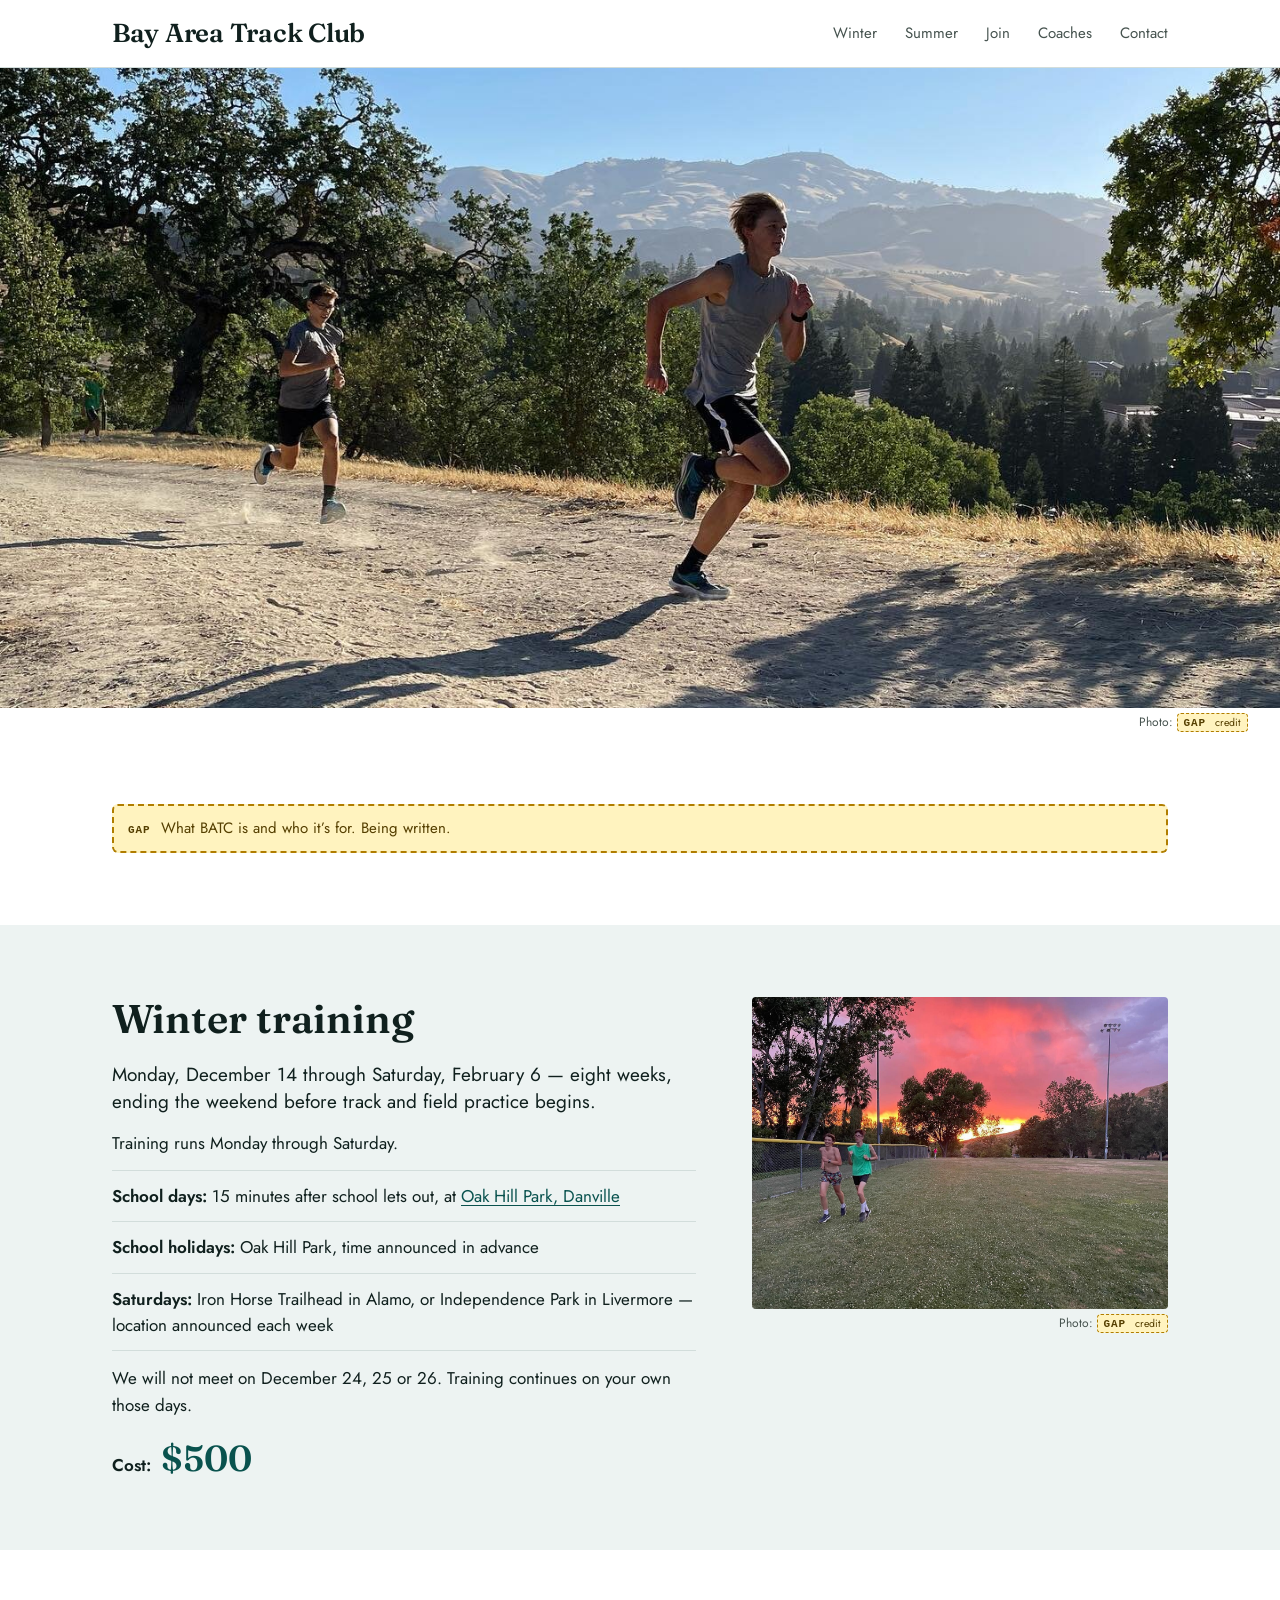
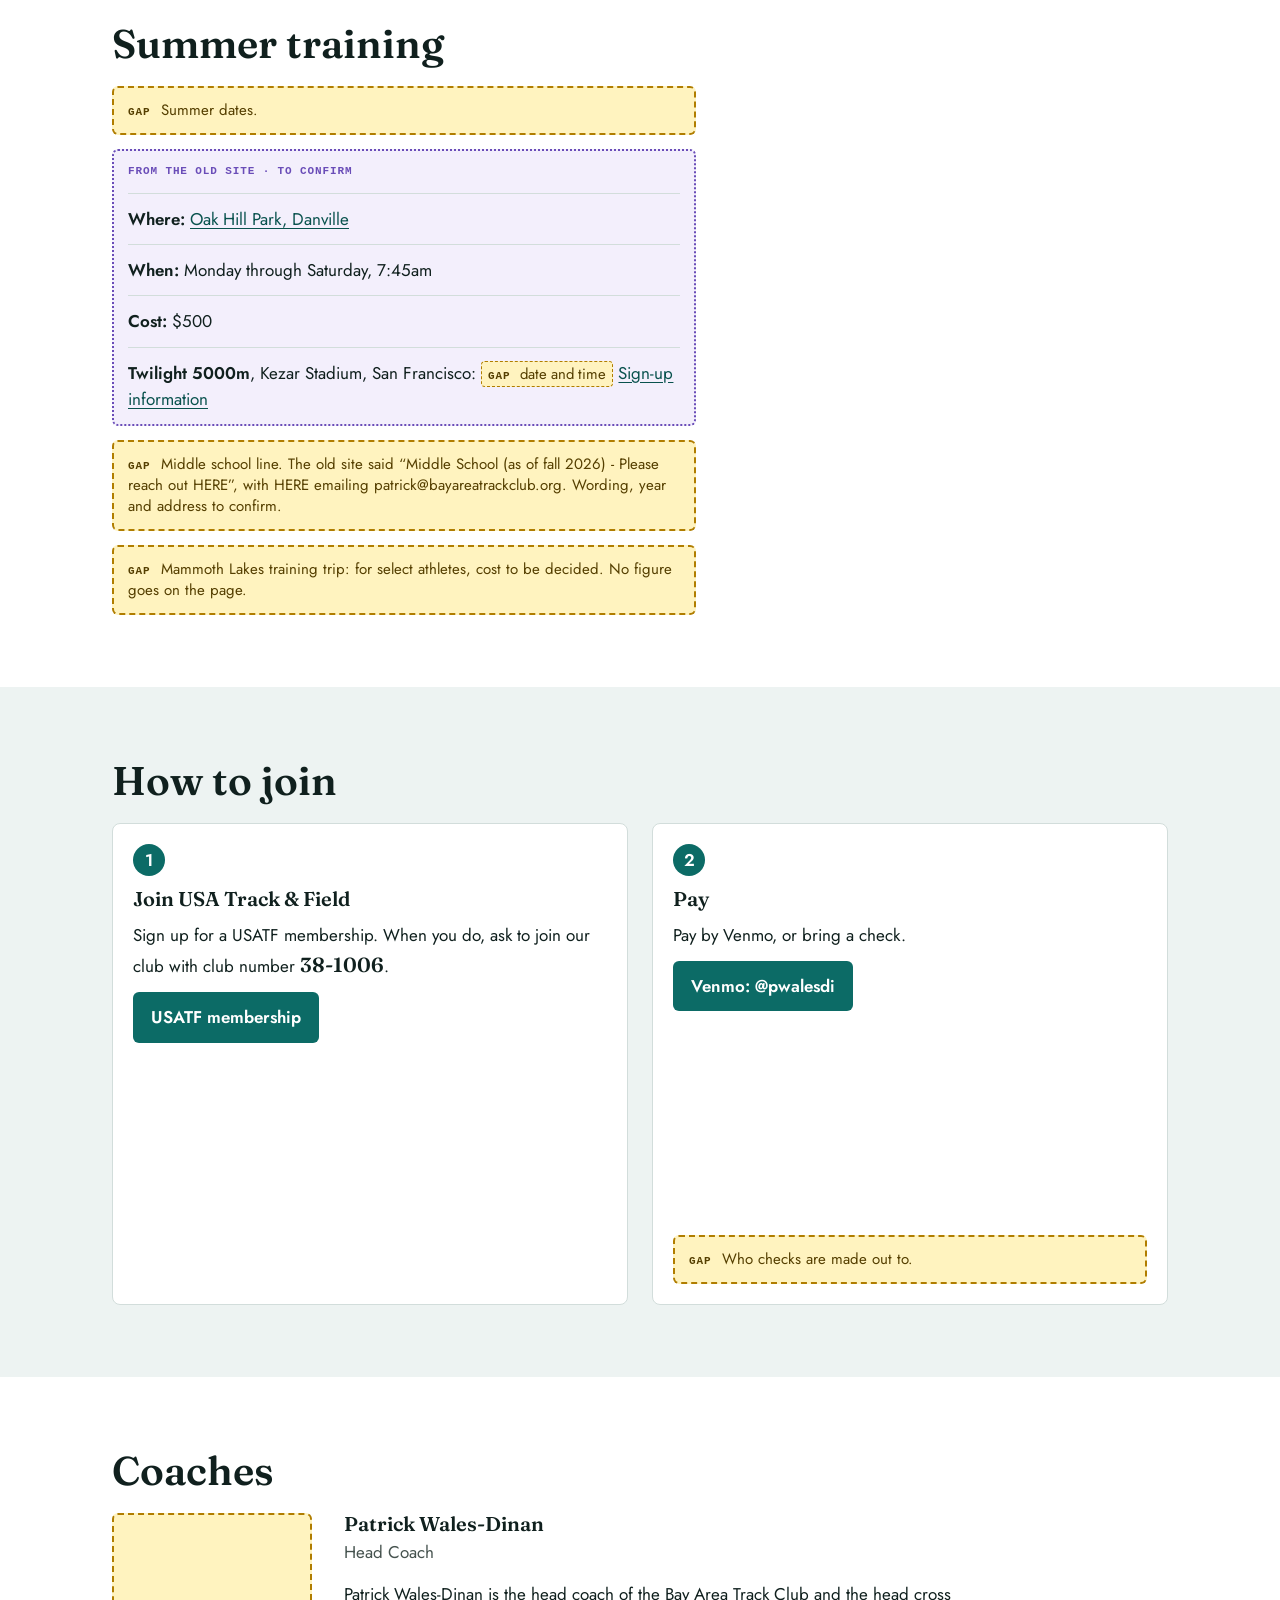
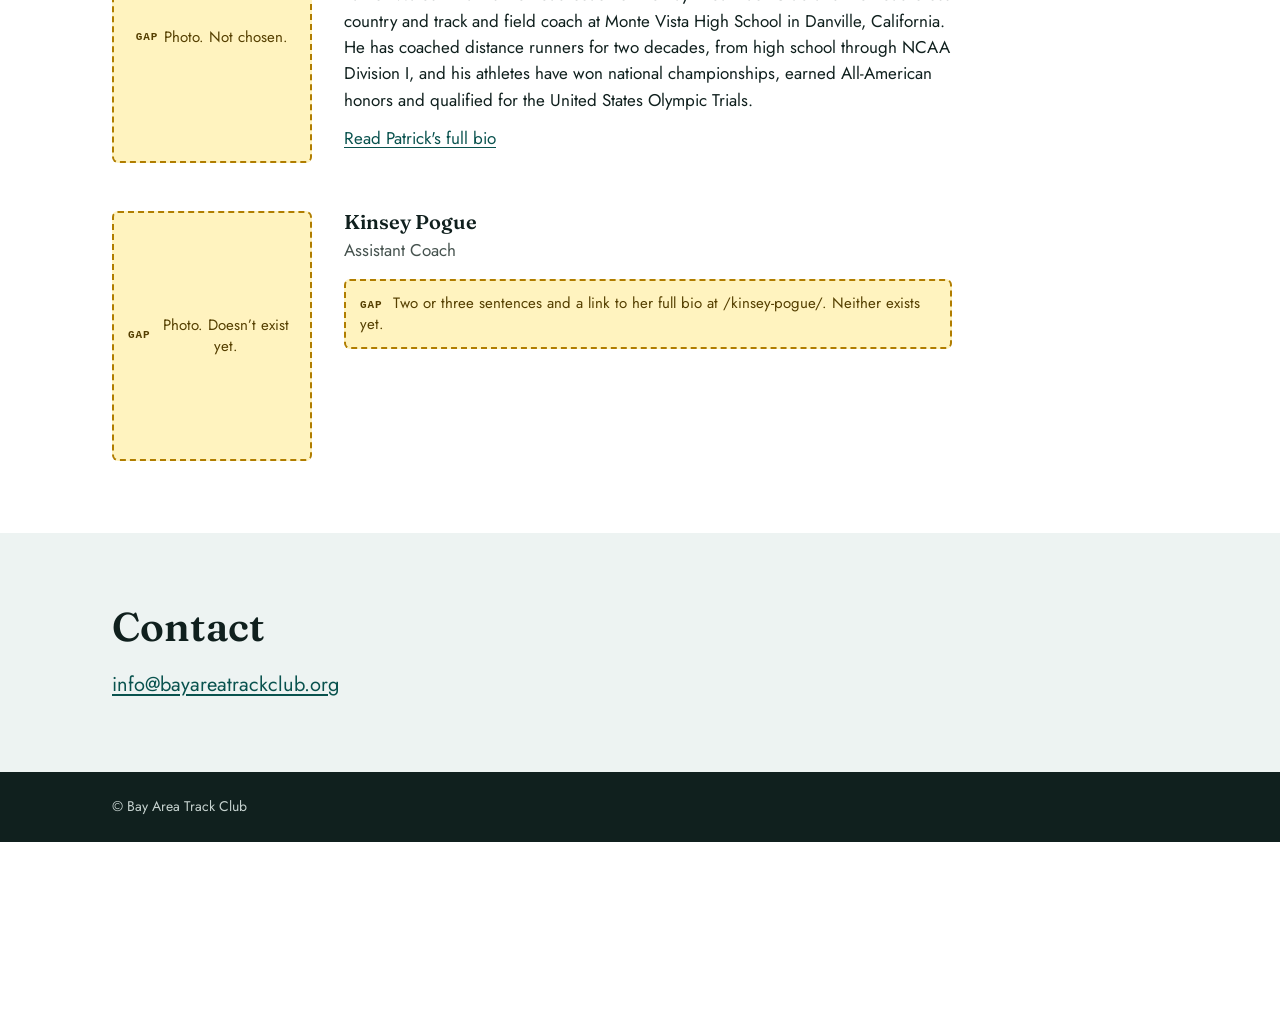
==== index.html @ cbddcdc3 "Bay Area Track Club site, first version Not live: no remote, and the domain still points at Squaresp" ====
<!doctype html>
<html lang="en">
<head>
<meta charset="utf-8">
<meta name="viewport" content="width=device-width, initial-scale=1">
<title>Bay Area Track Club</title>
<meta name="description" content="Winter and summer training for high school athletes in Danville, California, coached by Patrick Wales-Dinan. When it runs, what it costs and how to join.">
<link rel="canonical" href="https://www.bayareatrackclub.org/">
<!-- GAP: favicon. Not decided; the empty icon stops a /favicon.ico 404. -->
<link rel="icon" href="data:,">
<link rel="preload" href="/fonts/jost-latin-400-normal.woff2" as="font" type="font/woff2" crossorigin>
<link rel="preload" href="/fonts/fraunces-latin-600-normal.woff2" as="font" type="font/woff2" crossorigin>
<link rel="stylesheet" href="/style.css">
</head>
<body>

<header class="site-header">
  <div class="wrap header-inner">
    <h1 class="wordmark">Bay Area Track Club</h1>
    <nav class="nav" aria-label="Sections">
      <a href="/#winter">Winter</a>
      <a href="/#summer">Summer</a>
      <a href="/#join">Join</a>
      <a href="/#coaches">Coaches</a>
      <a href="/#contact">Contact</a>
    </nav>
  </div>
</header>

<main>

  <figure class="hero">
    <img src="/images/2021-07-hillside-run.jpg" width="1440" height="1440" alt="Two runners on a dirt path along an oak-covered hillside, with hills behind them">
    <figcaption class="credit">Photo: <span class="gap"><b class="gap-label">Gap</b> credit</span></figcaption>
  </figure>

  <section id="about" class="section">
    <div class="wrap">
      <p class="gap"><b class="gap-label">Gap</b> What BATC is and who it’s for. Being written.</p>
    </div>
  </section>

  <section id="winter" class="section band">
    <div class="wrap split">
      <div class="col-text">
        <h2>Winter training</h2>
        <p class="lede">Monday, December 14 through Saturday, February 6 — eight weeks, ending the weekend before track and field practice begins.</p>
        <p>Training runs Monday through Saturday.</p>
        <ul class="facts">
          <li><b>School days:</b> 15 minutes after school lets out, at <a href="https://www.google.com/maps/search/?api=1&amp;query=37.843143%2C-121.984186">Oak Hill Park, Danville</a></li>
          <li><b>School holidays:</b> Oak Hill Park, time announced in advance</li>
          <li><b>Saturdays:</b> Iron Horse Trailhead in Alamo, or Independence Park in Livermore — location announced each week</li>
        </ul>
        <p>We will not meet on December 24, 25 or 26. Training continues on your own those days.</p>
        <p class="cost"><b>Cost:</b> <span class="amount">$500</span></p>
      </div>
      <figure class="photo">
        <img src="/images/2022-06-sunset-workout.jpg" width="1440" height="1080" loading="lazy" alt="Two runners crossing a grass field under a pink and orange sunset sky">
        <figcaption class="credit">Photo: <span class="gap"><b class="gap-label">Gap</b> credit</span></figcaption>
      </figure>
    </div>
  </section>

  <section id="summer" class="section">
    <div class="wrap split">
      <div class="col-text">
        <h2>Summer training</h2>
        <p class="gap"><b class="gap-label">Gap</b> Summer dates.</p>
        <div class="confirm">
          <p class="confirm-label">From the old site · to confirm</p>
          <ul class="facts">
            <li><b>Where:</b> <a href="https://www.google.com/maps/search/?api=1&amp;query=37.843143%2C-121.984186">Oak Hill Park, Danville</a></li>
            <li><b>When:</b> Monday through Saturday, 7:45am</li>
            <li><b>Cost:</b> $500</li>
          </ul>
          <p><b>Twilight 5000m</b>, Kezar Stadium, San Francisco: <span class="gap"><b class="gap-label">Gap</b> date and time</span> <a href="https://runsignup.com/Race/CA/SanFrancisco/TrackNightSF">Sign-up information</a></p>
        </div>
        <p class="gap"><b class="gap-label">Gap</b> Middle school line. The old site said “Middle School (as of fall 2026) - Please reach out HERE”, with HERE emailing patrick@bayareatrackclub.org. Wording, year and address to confirm.</p>
        <p class="gap"><b class="gap-label">Gap</b> Mammoth Lakes training trip: for select athletes, cost to be decided. No figure goes on the page.</p>
      </div>
    </div>
  </section>

  <section id="join" class="section band">
    <div class="wrap">
      <h2>How to join</h2>
      <ol class="steps">
        <li>
          <h3>Join USA Track &amp; Field</h3>
          <p>Sign up for a USATF membership. When you do, ask to join our club with club number <strong class="club-no">38-1006</strong>.</p>
          <p><a class="btn" href="https://www.usatf.org/home/top-utility-nav-content/membership">USATF membership</a></p>
        </li>
        <li>
          <h3>Pay</h3>
          <p>Pay by Venmo, or bring a check.</p>
          <p><a class="btn" href="https://venmo.com/u/pwalesdi">Venmo: @pwalesdi</a></p>
          <!-- The QR shows only at 760px and wider. Phones match no <source> and get a 1-pixel inline GIF, so they never fetch the 670 KB PNG. -->
          <figure class="qr">
            <picture>
              <source media="(min-width:760px)" srcset="/images/venmo-qr.png" width="978" height="1863">
              <img src="[data-uri]" width="978" height="1863" alt="Venmo QR code for Patrick Wales-Dinan, @pwalesdi">
            </picture>
          </figure>
          <p class="gap"><b class="gap-label">Gap</b> Who checks are made out to.</p>
        </li>
      </ol>
    </div>
  </section>

  <section id="coaches" class="section">
    <div class="wrap">
      <h2>Coaches</h2>
      <div class="coaches">
        <article class="coach">
          <div class="coach-photo gap"><b class="gap-label">Gap</b> Photo. Not chosen.</div>
          <div class="coach-text">
            <h3>Patrick Wales-Dinan</h3>
            <p class="role">Head Coach</p>
            <p class="summary">Patrick Wales-Dinan is the head coach of the Bay Area Track Club and the head cross country and track and field coach at Monte Vista High School in Danville, California. He has coached distance runners for two decades, from high school through NCAA Division I, and his athletes have won national championships, earned All-American honors and qualified for the United States Olympic Trials.</p>
            <p class="more"><a href="/patrick-wales-dinan/">Read Patrick's full bio</a></p>
          </div>
        </article>
        <article class="coach">
          <div class="coach-photo gap"><b class="gap-label">Gap</b> Photo. Doesn’t exist yet.</div>
          <div class="coach-text">
            <h3>Kinsey Pogue</h3>
            <p class="role">Assistant Coach</p>
            <p class="gap"><b class="gap-label">Gap</b> Two or three sentences and a link to her full bio at /kinsey-pogue/. Neither exists yet.</p>
          </div>
        </article>
      </div>
    </div>
  </section>

  <section id="contact" class="section band">
    <div class="wrap">
      <h2>Contact</h2>
      <p class="contact-email"><a href="mailto:info@bayareatrackclub.org">info@bayareatrackclub.org</a></p>
    </div>
  </section>

</main>

<footer class="site-footer">
  <div class="wrap">
    <p>© Bay Area Track Club</p>
  </div>
</footer>

</body>
</html>
---- style.css ----
/* Bay Area Track Club — the only stylesheet. Phone layout first; wider layouts in min-width queries. */

/* Fonts: self-hosted latin subsets from @fontsource 5.3.0, SIL OFL 1.1 (licences in /fonts/). Only these three files exist: add a weight here before using it. */
@font-face{font-family:"Fraunces";src:url("/fonts/fraunces-latin-600-normal.woff2") format("woff2");font-weight:600;font-style:normal;font-display:swap}
@font-face{font-family:"Jost";src:url("/fonts/jost-latin-400-normal.woff2") format("woff2");font-weight:400;font-style:normal;font-display:swap}
@font-face{font-family:"Jost";src:url("/fonts/jost-latin-600-normal.woff2") format("woff2");font-weight:600;font-style:normal;font-display:swap}

:root{
  --paper:#ffffff;
  --wash:#EDF3F2;
  --line:#D2DDDB;
  --ink:#10201E;
  --ink-2:#46534F;
  --accent:#0C6B66;
  --accent-ink:#09524E;
  --on-accent:#ffffff;
  --footer-ink:#C6D2CF;

  /* Draft markers. Nothing goes live while any are on the page. */
  --gap-bg:#FFF3BF;
  --gap-line:#B07D00;
  --gap-ink:#553F00;
  --confirm-bg:#F3EFFC;
  --confirm-line:#6A4DB8;

  /* Fraunces for the wordmark, headings and figures; Jost for everything else. */
  --display:"Fraunces",Georgia,"Times New Roman",serif;
  --text:"Jost",system-ui,-apple-system,"Segoe UI",Roboto,"Helvetica Neue",Arial,sans-serif;
  --mono:ui-monospace,"SFMono-Regular",Menlo,monospace;

  --gutter:16px;
  --maxw:1120px;
  --measure:38rem;
  color-scheme:light;
}
@media (min-width:760px){:root{--gutter:32px}}

*,*::before,*::after{box-sizing:border-box}
html{-webkit-text-size-adjust:100%;scroll-behavior:smooth}
@media (prefers-reduced-motion:reduce){html{scroll-behavior:auto}}
body{margin:0;background:var(--paper);color:var(--ink);font-family:var(--text);font-size:17px;line-height:1.55}
img{display:block;max-width:100%;height:auto}
a{color:var(--accent-ink);text-underline-offset:.15em}
a:hover{color:var(--ink)}
a:focus-visible{outline:2px solid var(--accent);outline-offset:2px;border-radius:2px}
h1,h2,h3,h4{font-family:var(--display);font-weight:600;line-height:1.1;margin:0;text-wrap:balance}
b,strong{font-weight:600}
p,ul,ol,figure{margin:0}

.wrap{max-width:var(--maxw);margin:0 auto;padding:0 var(--gutter)}

/* Header */
.site-header{border-bottom:1px solid var(--line)}
.header-inner{display:flex;flex-direction:column;gap:2px;padding-top:14px;padding-bottom:4px}
/* The wordmark is the <h1> on the home page and a link home on other pages; it looks the same on both. */
.wordmark{font-family:var(--display);font-weight:600;line-height:1.1;font-size:1.5rem;letter-spacing:-.01em}
.wordmark a{color:inherit;text-decoration:none}
.nav{display:flex;flex-wrap:wrap;column-gap:20px}
.nav a{display:inline-block;padding:10px 0;color:var(--ink-2);text-decoration:none;font-size:.9375rem}
.nav a:hover{color:var(--accent-ink);text-decoration:underline}
@media (min-width:760px){
  .header-inner{flex-direction:row;align-items:center;justify-content:space-between;padding-top:12px;padding-bottom:12px}
  .wordmark{font-size:1.625rem}
  .nav{column-gap:28px}
}

/* Hero */
/* The hero is square (1440 × 1440); these crops keep both runners and the ridge in frame. */
.hero img{width:100%;aspect-ratio:4/3;object-fit:cover;object-position:50% 50%}
@media (min-width:760px){.hero img{aspect-ratio:2/1;max-height:720px;object-position:50% 44%}}
.credit{font-size:.75rem;line-height:1.4;color:var(--ink-2);padding-top:6px;text-align:right}
.hero .credit{padding-right:var(--gutter);padding-left:var(--gutter)}

/* Sections */
.section{padding:44px 0}
.band{background:var(--wash)}
@media (min-width:760px){.section{padding:72px 0}}
h2{font-size:2rem;margin-bottom:16px}
h3{font-size:1.25rem}
@media (min-width:760px){h2{font-size:2.5rem;margin-bottom:20px}}

.split{display:grid;gap:28px}
@media (min-width:960px){.split{grid-template-columns:minmax(0,1fr) minmax(0,26rem);gap:56px;align-items:start}}
.col-text{max-width:var(--measure)}
.col-text > * + *{margin-top:14px}
.col-text > h2 + *{margin-top:0}
.lede{font-size:1.1875rem;line-height:1.45}

.facts{list-style:none;padding:0;border-top:1px solid var(--line)}
.facts li{padding:12px 0;border-bottom:1px solid var(--line)}
.facts b{font-weight:600}

.cost{display:flex;align-items:baseline;gap:10px;padding-top:8px}
.cost b{font-weight:600}
.amount{font-family:var(--display);font-size:2.25rem;font-weight:600;line-height:1;color:var(--accent-ink)}

.photo img{width:100%;border-radius:4px}

/* How to join */
.steps{list-style:none;padding:0;counter-reset:step;display:grid;gap:16px}
.steps > li{counter-increment:step;background:var(--paper);border:1px solid var(--line);border-radius:8px;padding:20px}
.steps > li::before{content:counter(step);display:flex;align-items:center;justify-content:center;width:32px;height:32px;border-radius:50%;background:var(--accent);color:var(--on-accent);font-weight:600;margin-bottom:12px}
.steps > li > * + *{margin-top:12px}
@media (min-width:760px){.steps{grid-template-columns:1fr 1fr;gap:24px}}
.club-no{font-family:var(--display);font-size:1.2em;white-space:nowrap}
.btn{display:inline-block;background:var(--accent);color:var(--on-accent);text-decoration:none;font-weight:600;padding:12px 18px;border-radius:6px}
.btn:hover{background:var(--accent-ink);color:var(--on-accent)}
/* A QR code is no use on the phone showing it, so it appears only on wider screens. index.html's <picture> keeps phones from fetching it. */
.qr{display:none}
@media (min-width:760px){.qr{display:block}.qr img{width:200px}}

/* Coaches: one row per coach, photo then text; side by side from 760px */
.coaches{display:grid;gap:48px}
.coach{display:grid;gap:16px}
@media (min-width:760px){.coach{grid-template-columns:200px minmax(0,1fr);gap:32px;align-items:start}}
.coach-photo{aspect-ratio:4/5;width:100%;max-width:240px;display:flex;align-items:center;justify-content:center;text-align:center}
.coach-text{max-width:var(--measure)}
.coach .role{margin-top:4px;color:var(--ink-2)}
.coach-text > .gap,.summary,.bio{margin-top:16px}
.more{margin-top:12px}

/* A coach's own page (/patrick-wales-dinan/) */
.back{font-size:.9375rem;margin-bottom:24px}
.back a{text-decoration:none}
.back a:hover{text-decoration:underline}
.coach-page h1{font-size:2.25rem;line-height:1.05}
@media (min-width:760px){.coach-page h1{font-size:2.75rem}}
.bio > * + *{margin-top:14px}
.bio h2{font-size:1.375rem;line-height:1.2;margin-top:32px;margin-bottom:0}

/* Contact */
.contact-email{font-size:1.25rem}
.contact-email a{overflow-wrap:anywhere}

/* Footer */
.site-footer{background:var(--ink);color:var(--footer-ink);padding:24px 0;font-size:.875rem}

/* Draft markers: .gap = missing, .confirm = carried over from the old site and not yet confirmed */
.gap{background:var(--gap-bg);color:var(--gap-ink);border:2px dashed var(--gap-line);border-radius:6px;padding:12px 14px;font-size:.9375rem;line-height:1.4}
span.gap{display:inline;padding:1px 6px;border-width:1px;border-radius:4px;font-size:.875em;white-space:nowrap}
.gap-label{font-family:var(--mono);font-size:.6875rem;font-weight:700;letter-spacing:.08em;text-transform:uppercase;margin-right:6px}
.confirm{background:var(--confirm-bg);border:2px dotted var(--confirm-line);border-radius:6px;padding:12px 14px}
.confirm > * + *{margin-top:12px}
.confirm-label{font-family:var(--mono);font-size:.6875rem;font-weight:700;letter-spacing:.08em;text-transform:uppercase;color:var(--confirm-line)}
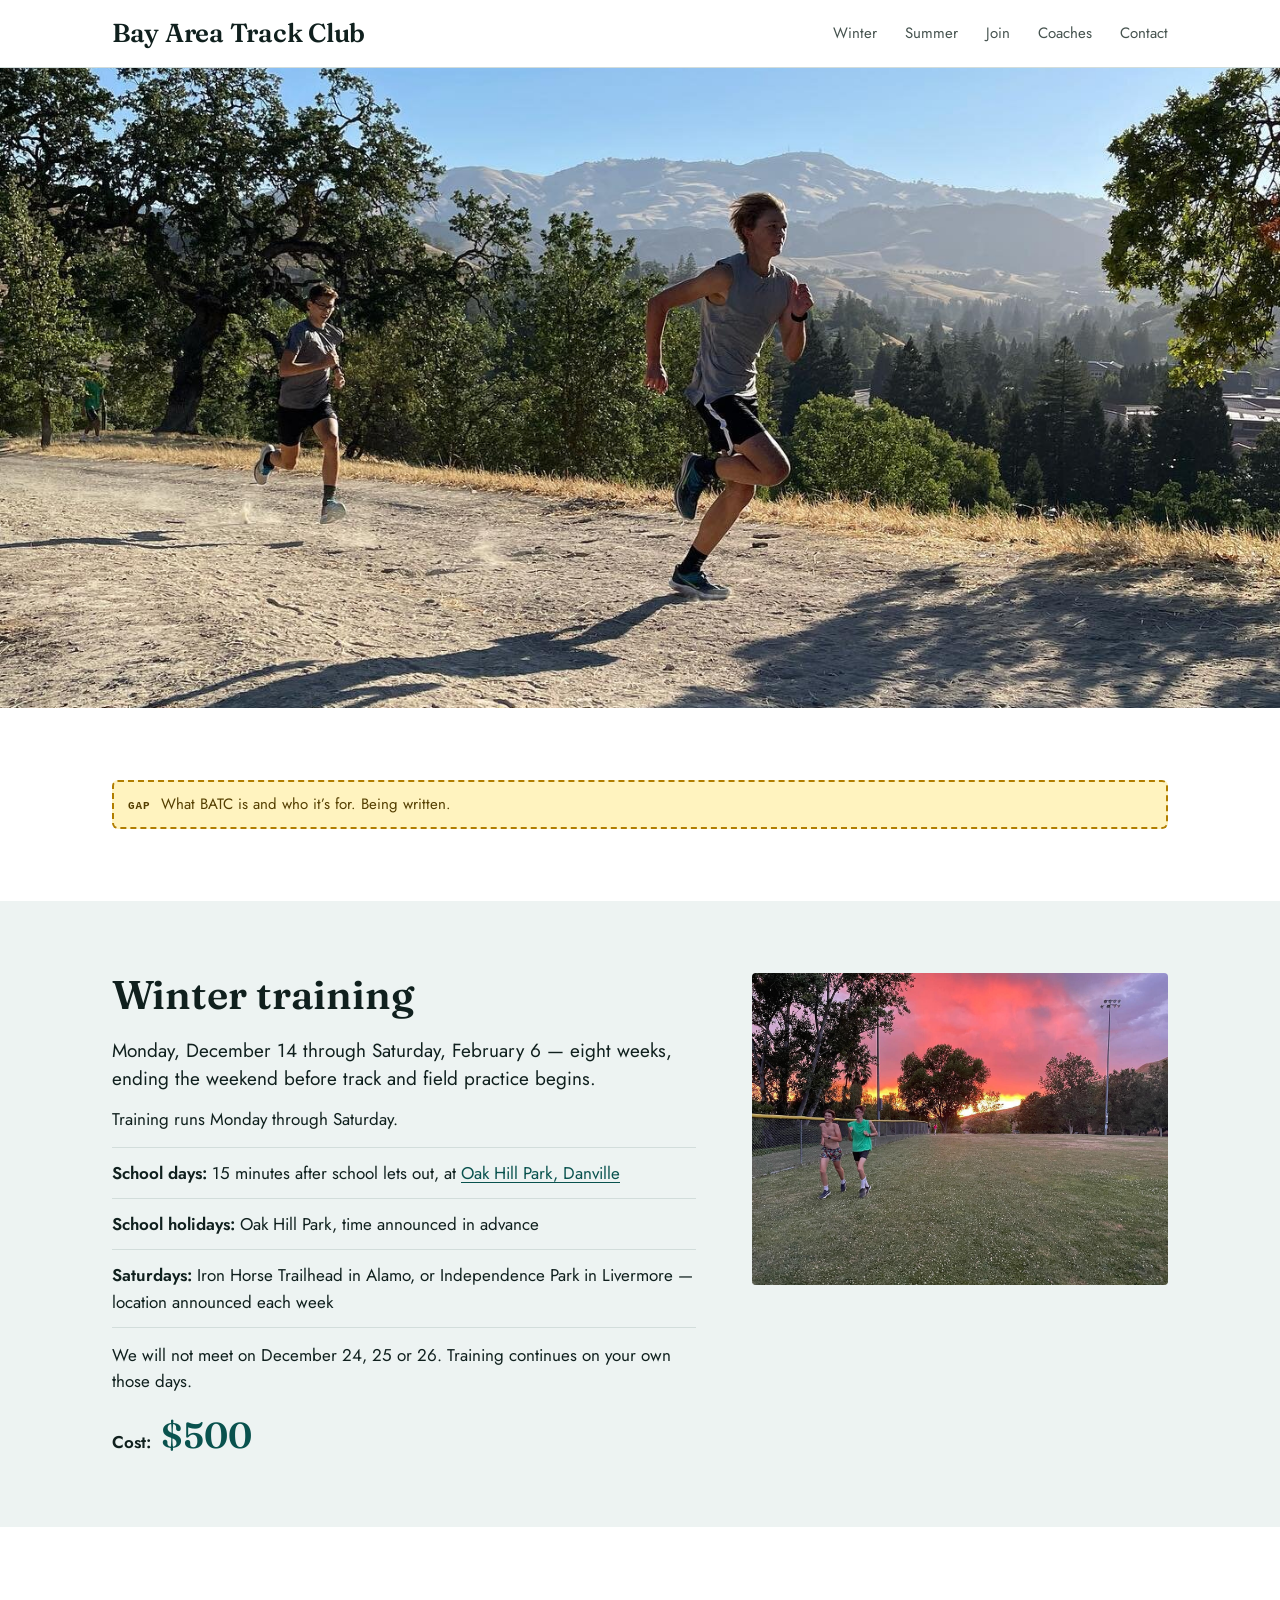
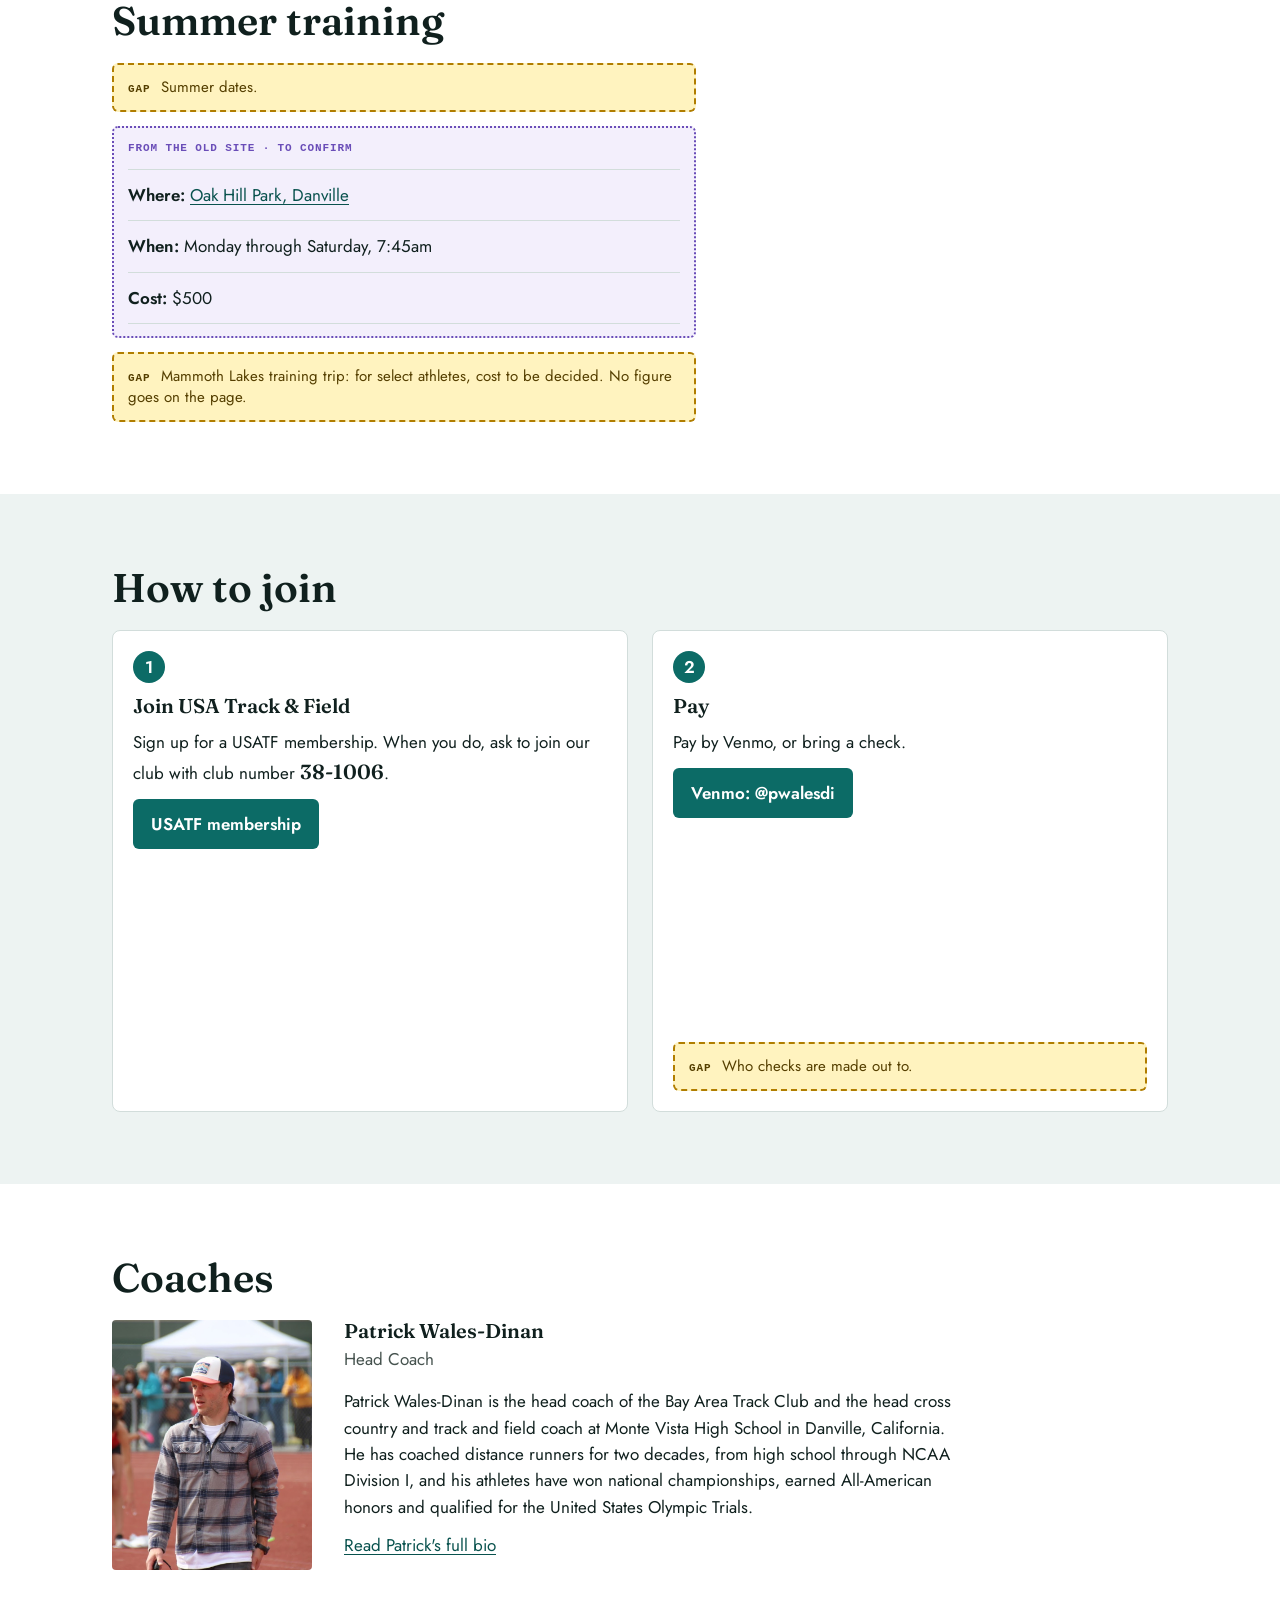
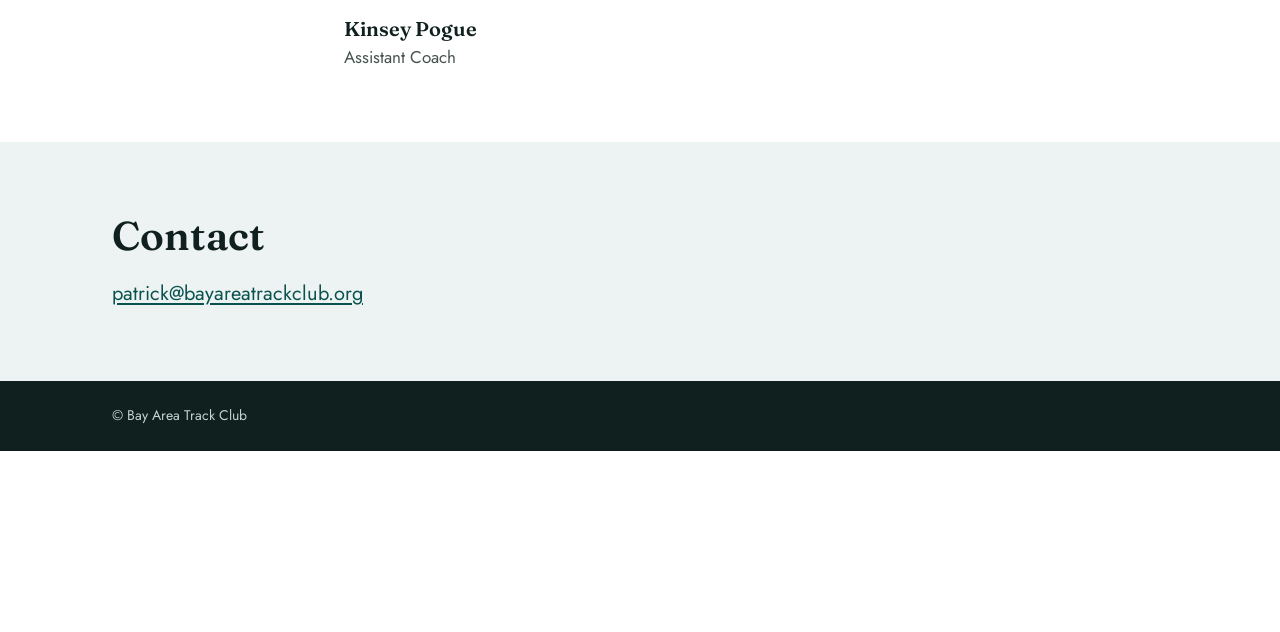
==== commit 2641a27f: "Apex domain, Patrick's portrait, remaining answers - Canonical host is bayareatrackclub.org, not www" ====
--- a/index.html
+++ b/index.html
@@ -5,7 +5,7 @@
 <meta name="viewport" content="width=device-width, initial-scale=1">
 <title>Bay Area Track Club</title>
 <meta name="description" content="Winter and summer training for high school athletes in Danville, California, coached by Patrick Wales-Dinan. When it runs, what it costs and how to join.">
-<link rel="canonical" href="https://www.bayareatrackclub.org/">
+<link rel="canonical" href="https://bayareatrackclub.org/">
 <!-- GAP: favicon. Not decided; the empty icon stops a /favicon.ico 404. -->
 <link rel="icon" href="data:,">
 <link rel="preload" href="/fonts/jost-latin-400-normal.woff2" as="font" type="font/woff2" crossorigin>
@@ -31,7 +31,6 @@
 
   <figure class="hero">
     <img src="/images/2021-07-hillside-run.jpg" width="1440" height="1440" alt="Two runners on a dirt path along an oak-covered hillside, with hills behind them">
-    <figcaption class="credit">Photo: <span class="gap"><b class="gap-label">Gap</b> credit</span></figcaption>
   </figure>
 
   <section id="about" class="section">
@@ -56,7 +55,6 @@
       </div>
       <figure class="photo">
         <img src="/images/2022-06-sunset-workout.jpg" width="1440" height="1080" loading="lazy" alt="Two runners crossing a grass field under a pink and orange sunset sky">
-        <figcaption class="credit">Photo: <span class="gap"><b class="gap-label">Gap</b> credit</span></figcaption>
       </figure>
     </div>
   </section>
@@ -73,9 +71,7 @@
             <li><b>When:</b> Monday through Saturday, 7:45am</li>
             <li><b>Cost:</b> $500</li>
           </ul>
-          <p><b>Twilight 5000m</b>, Kezar Stadium, San Francisco: <span class="gap"><b class="gap-label">Gap</b> date and time</span> <a href="https://runsignup.com/Race/CA/SanFrancisco/TrackNightSF">Sign-up information</a></p>
         </div>
-        <p class="gap"><b class="gap-label">Gap</b> Middle school line. The old site said “Middle School (as of fall 2026) - Please reach out HERE”, with HERE emailing patrick@bayareatrackclub.org. Wording, year and address to confirm.</p>
         <p class="gap"><b class="gap-label">Gap</b> Mammoth Lakes training trip: for select athletes, cost to be decided. No figure goes on the page.</p>
       </div>
     </div>
@@ -112,7 +108,7 @@
       <h2>Coaches</h2>
       <div class="coaches">
         <article class="coach">
-          <div class="coach-photo gap"><b class="gap-label">Gap</b> Photo. Not chosen.</div>
+          <img class="coach-photo" src="/images/coach-wales-dinan.jpg" width="710" height="887" loading="lazy" alt="Patrick Wales-Dinan">
           <div class="coach-text">
             <h3>Patrick Wales-Dinan</h3>
             <p class="role">Head Coach</p>
@@ -120,12 +116,10 @@
             <p class="more"><a href="/patrick-wales-dinan/">Read Patrick's full bio</a></p>
           </div>
         </article>
-        <article class="coach">
-          <div class="coach-photo gap"><b class="gap-label">Gap</b> Photo. Doesn’t exist yet.</div>
+        <article class="coach no-photo">
           <div class="coach-text">
             <h3>Kinsey Pogue</h3>
             <p class="role">Assistant Coach</p>
-            <p class="gap"><b class="gap-label">Gap</b> Two or three sentences and a link to her full bio at /kinsey-pogue/. Neither exists yet.</p>
           </div>
         </article>
       </div>
@@ -135,7 +129,7 @@
   <section id="contact" class="section band">
     <div class="wrap">
       <h2>Contact</h2>
-      <p class="contact-email"><a href="mailto:info@bayareatrackclub.org">info@bayareatrackclub.org</a></p>
+      <p class="contact-email"><a href="mailto:patrick@bayareatrackclub.org">patrick@bayareatrackclub.org</a></p>
     </div>
   </section>
 
--- a/style.css
+++ b/style.css
@@ -68,8 +68,6 @@
 /* The hero is square (1440 × 1440); these crops keep both runners and the ridge in frame. */
 .hero img{width:100%;aspect-ratio:4/3;object-fit:cover;object-position:50% 50%}
 @media (min-width:760px){.hero img{aspect-ratio:2/1;max-height:720px;object-position:50% 44%}}
-.credit{font-size:.75rem;line-height:1.4;color:var(--ink-2);padding-top:6px;text-align:right}
-.hero .credit{padding-right:var(--gutter);padding-left:var(--gutter)}
 
 /* Sections */
 .section{padding:44px 0}
@@ -112,8 +110,11 @@
 /* Coaches: one row per coach, photo then text; side by side from 760px */
 .coaches{display:grid;gap:48px}
 .coach{display:grid;gap:16px}
-@media (min-width:760px){.coach{grid-template-columns:200px minmax(0,1fr);gap:32px;align-items:start}}
-.coach-photo{aspect-ratio:4/5;width:100%;max-width:240px;display:flex;align-items:center;justify-content:center;text-align:center}
+@media (min-width:760px){
+  .coach{grid-template-columns:200px minmax(0,1fr);gap:32px;align-items:start}
+  .coach.no-photo .coach-text{grid-column:2}
+}
+.coach-photo{aspect-ratio:4/5;width:100%;max-width:240px;object-fit:cover;border-radius:4px}
 .coach-text{max-width:var(--measure)}
 .coach .role{margin-top:4px;color:var(--ink-2)}
 .coach-text > .gap,.summary,.bio{margin-top:16px}
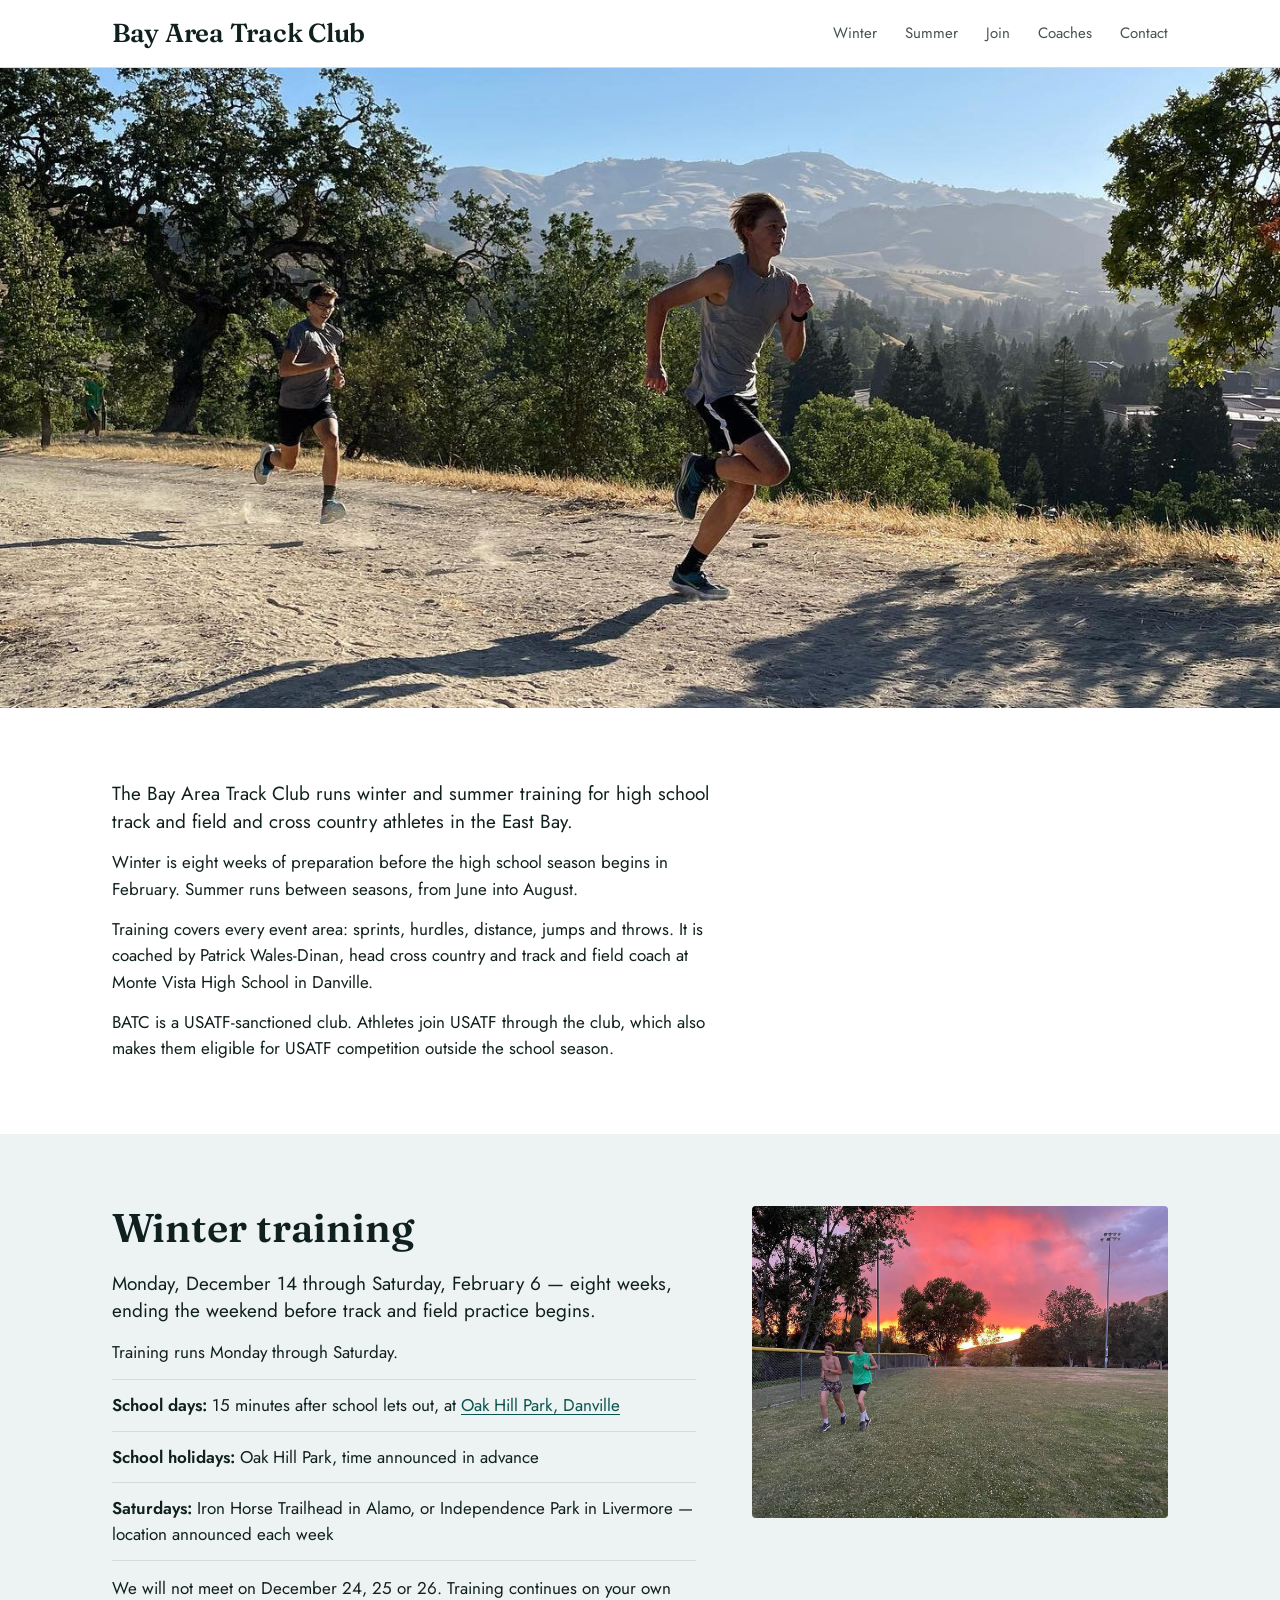
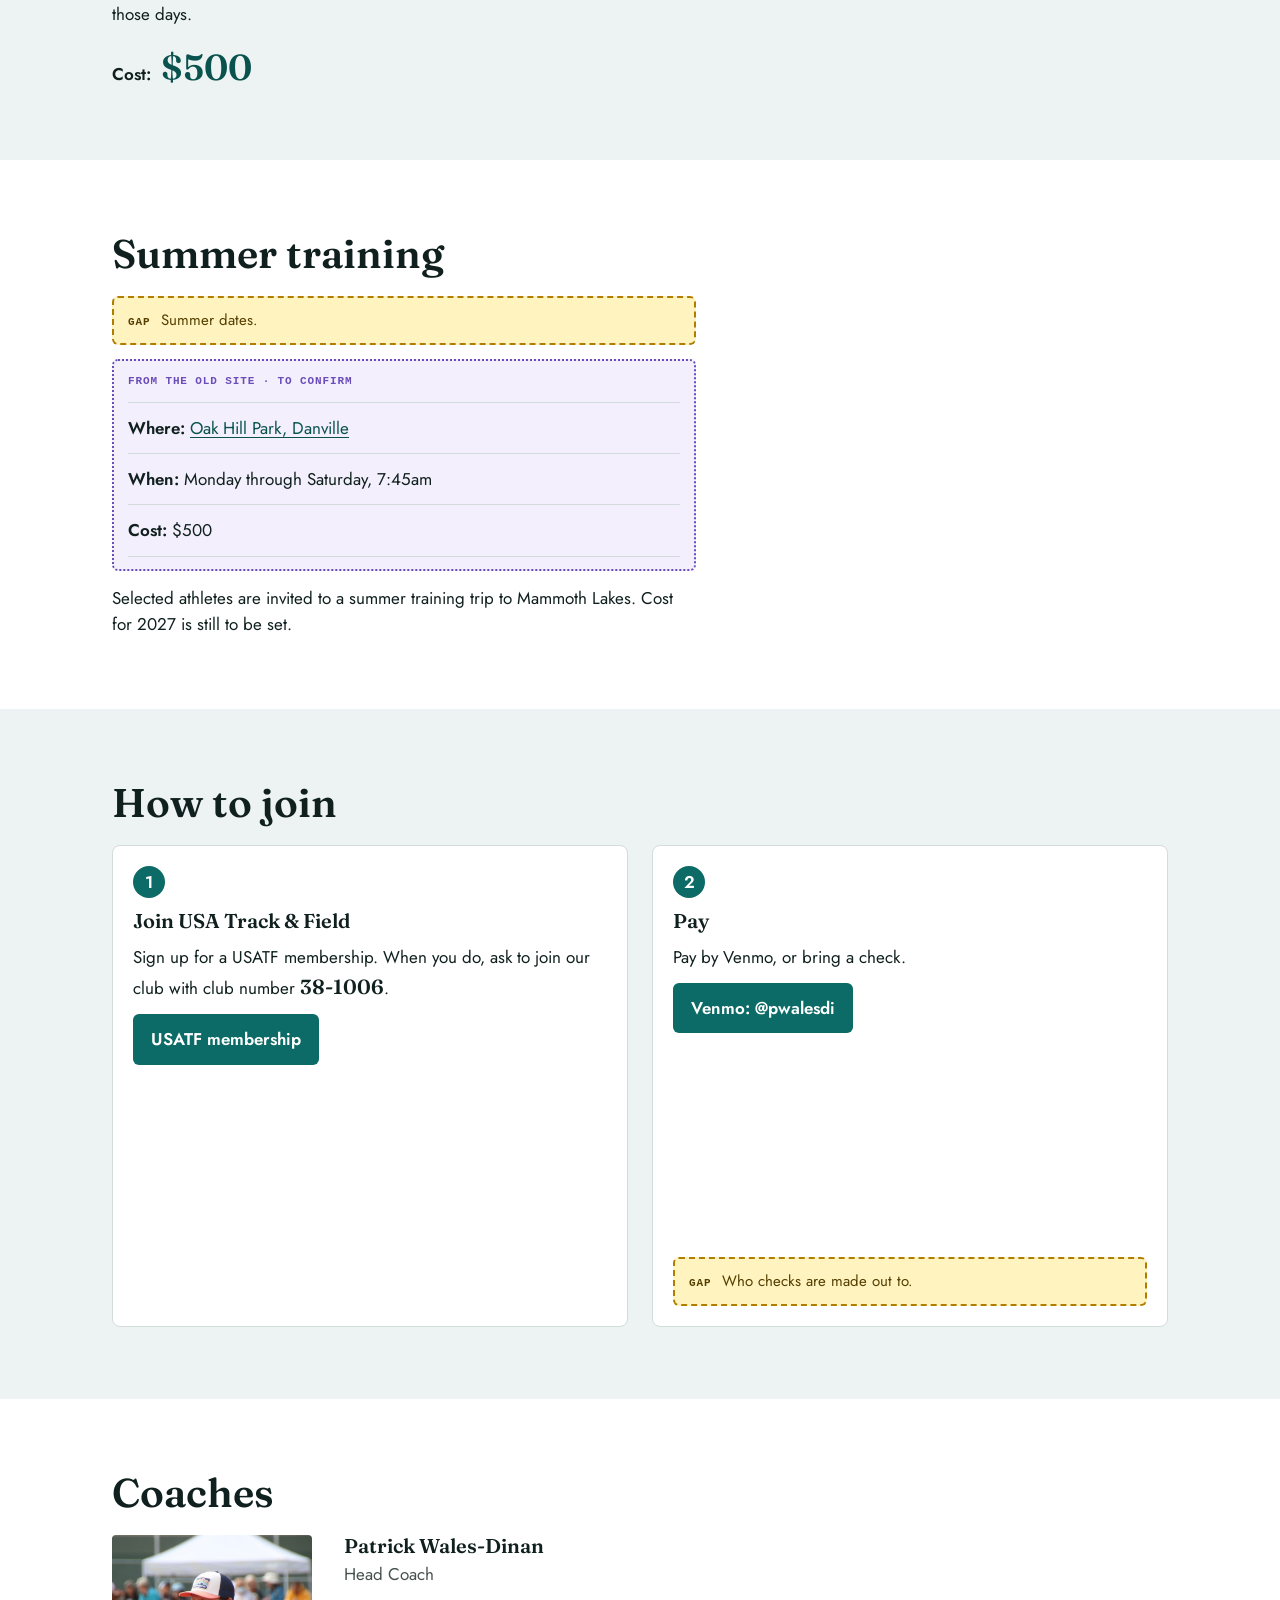
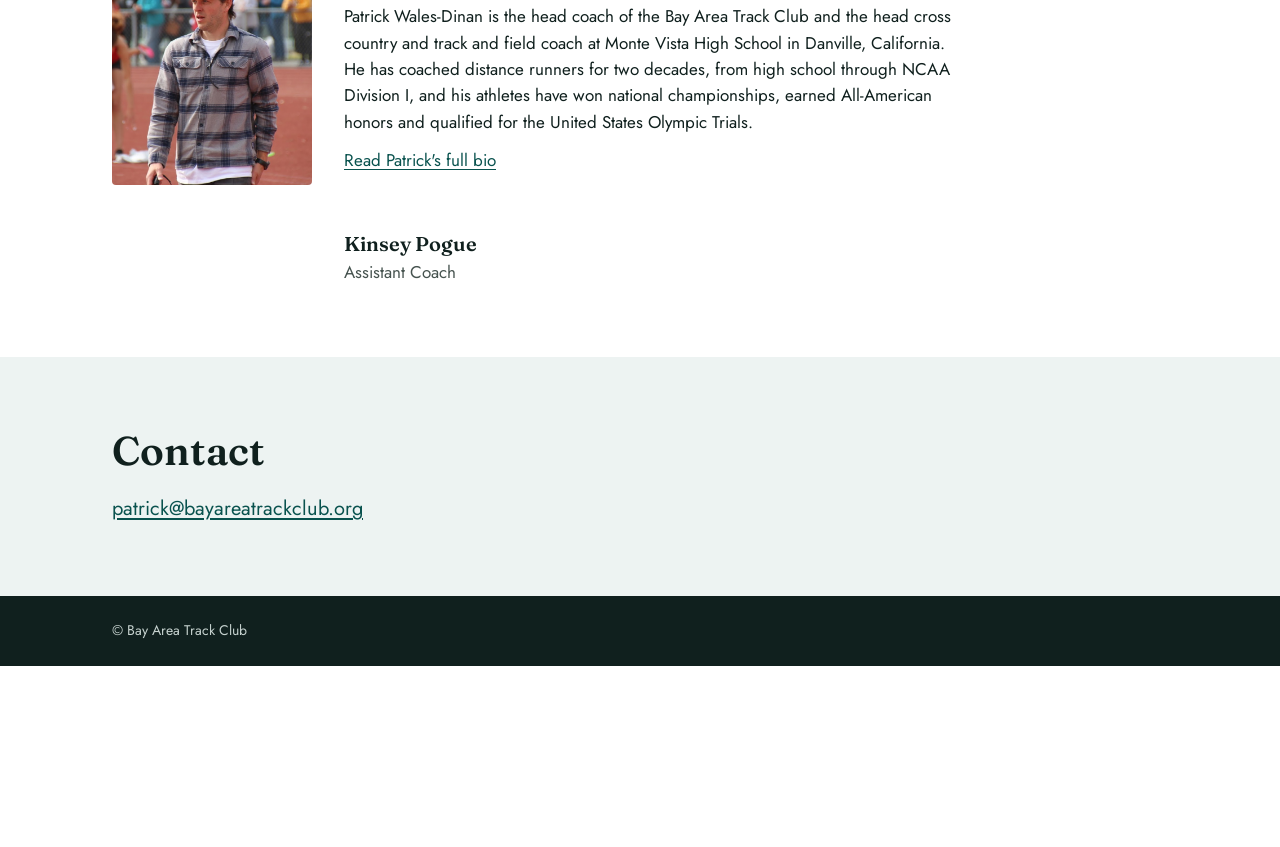
==== commit db5a44d3: "Opening copy, Mammoth Lakes paragraph, no favicon - index.html: the opening section (what BATC is an" ====
--- a/index.html
+++ b/index.html
@@ -6,7 +6,7 @@
 <title>Bay Area Track Club</title>
 <meta name="description" content="Winter and summer training for high school athletes in Danville, California, coached by Patrick Wales-Dinan. When it runs, what it costs and how to join.">
 <link rel="canonical" href="https://bayareatrackclub.org/">
-<!-- GAP: favicon. Not decided; the empty icon stops a /favicon.ico 404. -->
+<!-- No favicon, by the owner's decision. The empty icon stops browsers requesting /favicon.ico. -->
 <link rel="icon" href="data:,">
 <link rel="preload" href="/fonts/jost-latin-400-normal.woff2" as="font" type="font/woff2" crossorigin>
 <link rel="preload" href="/fonts/fraunces-latin-600-normal.woff2" as="font" type="font/woff2" crossorigin>
@@ -35,7 +35,12 @@
 
   <section id="about" class="section">
     <div class="wrap">
-      <p class="gap"><b class="gap-label">Gap</b> What BATC is and who it’s for. Being written.</p>
+      <div class="col-text">
+        <p class="lede">The Bay Area Track Club runs winter and summer training for high school track and field and cross country athletes in the East Bay.</p>
+        <p>Winter is eight weeks of preparation before the high school season begins in February. Summer runs between seasons, from June into August.</p>
+        <p>Training covers every event area: sprints, hurdles, distance, jumps and throws. It is coached by Patrick Wales-Dinan, head cross country and track and field coach at Monte Vista High School in Danville.</p>
+        <p>BATC is a USATF-sanctioned club. Athletes join USATF through the club, which also makes them eligible for USATF competition outside the school season.</p>
+      </div>
     </div>
   </section>
 
@@ -72,7 +77,7 @@
             <li><b>Cost:</b> $500</li>
           </ul>
         </div>
-        <p class="gap"><b class="gap-label">Gap</b> Mammoth Lakes training trip: for select athletes, cost to be decided. No figure goes on the page.</p>
+        <p>Selected athletes are invited to a summer training trip to Mammoth Lakes. Cost for 2027 is still to be set.</p>
       </div>
     </div>
   </section>
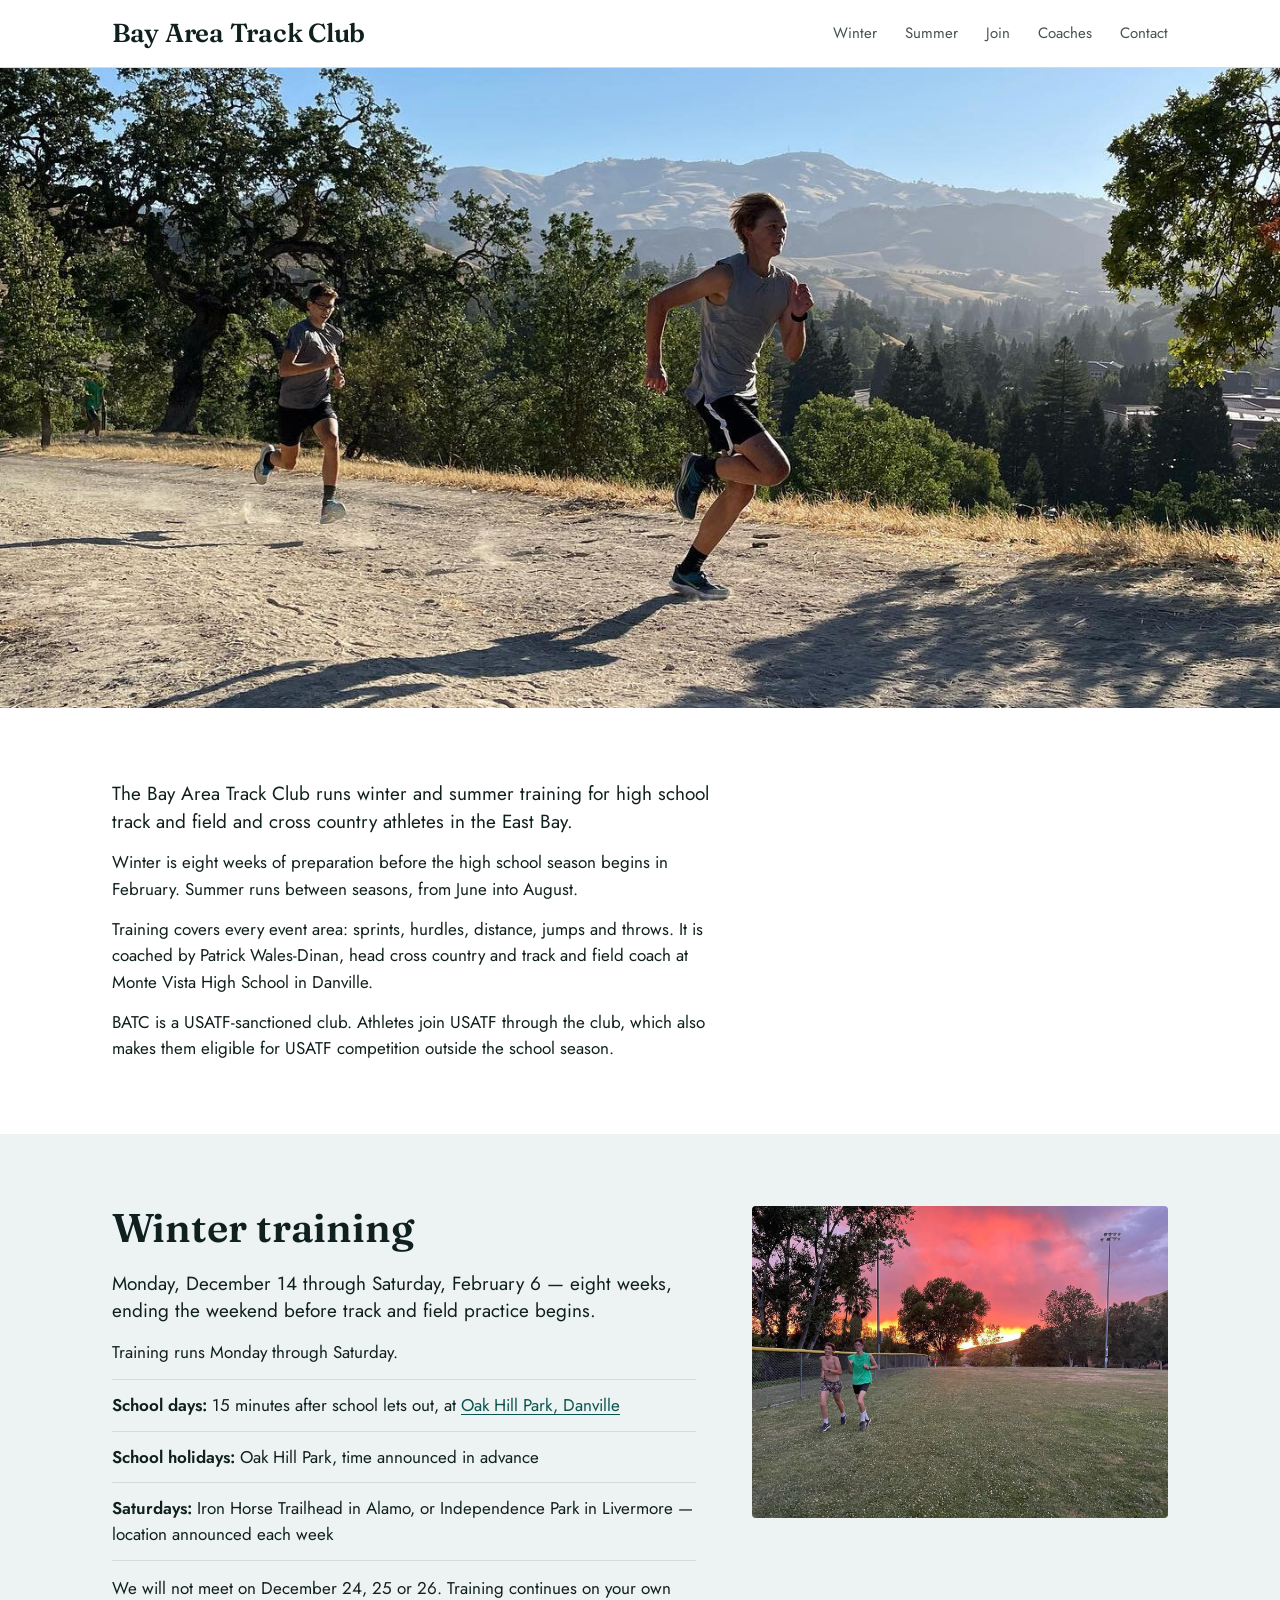
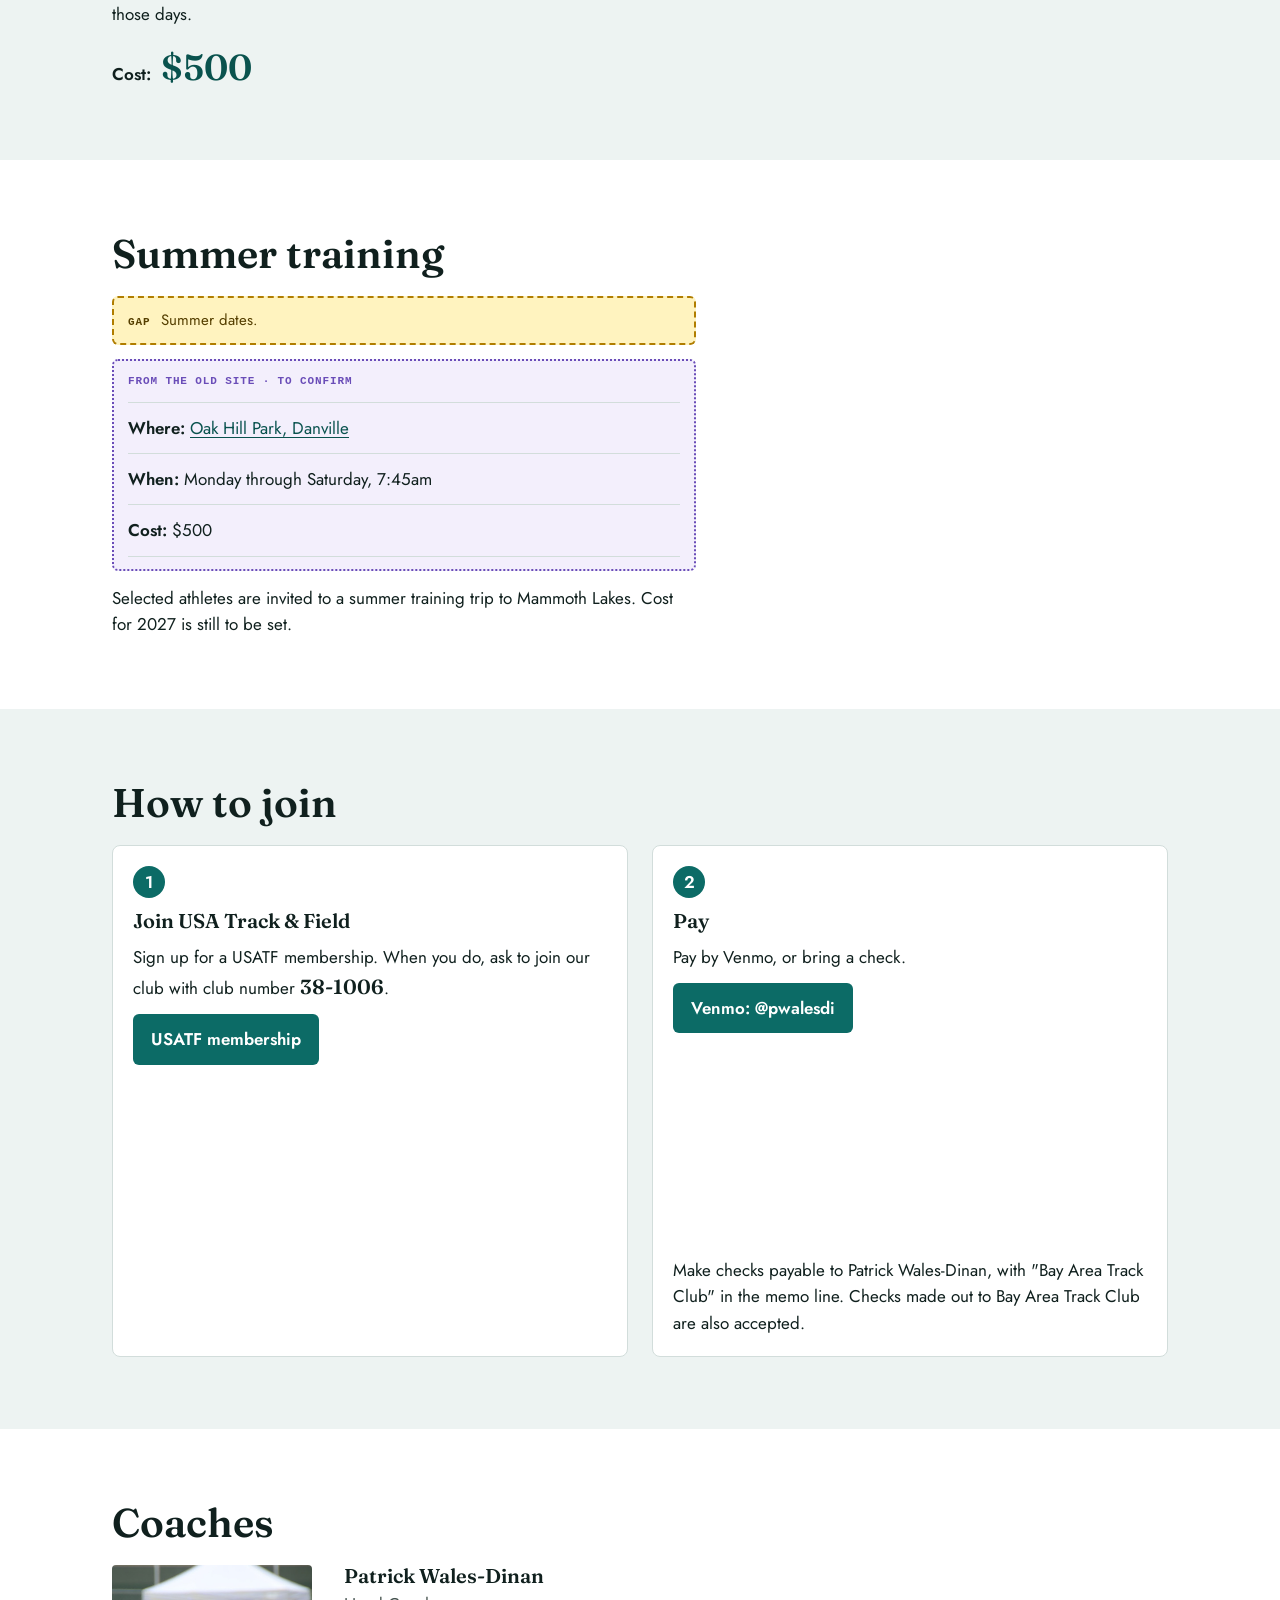
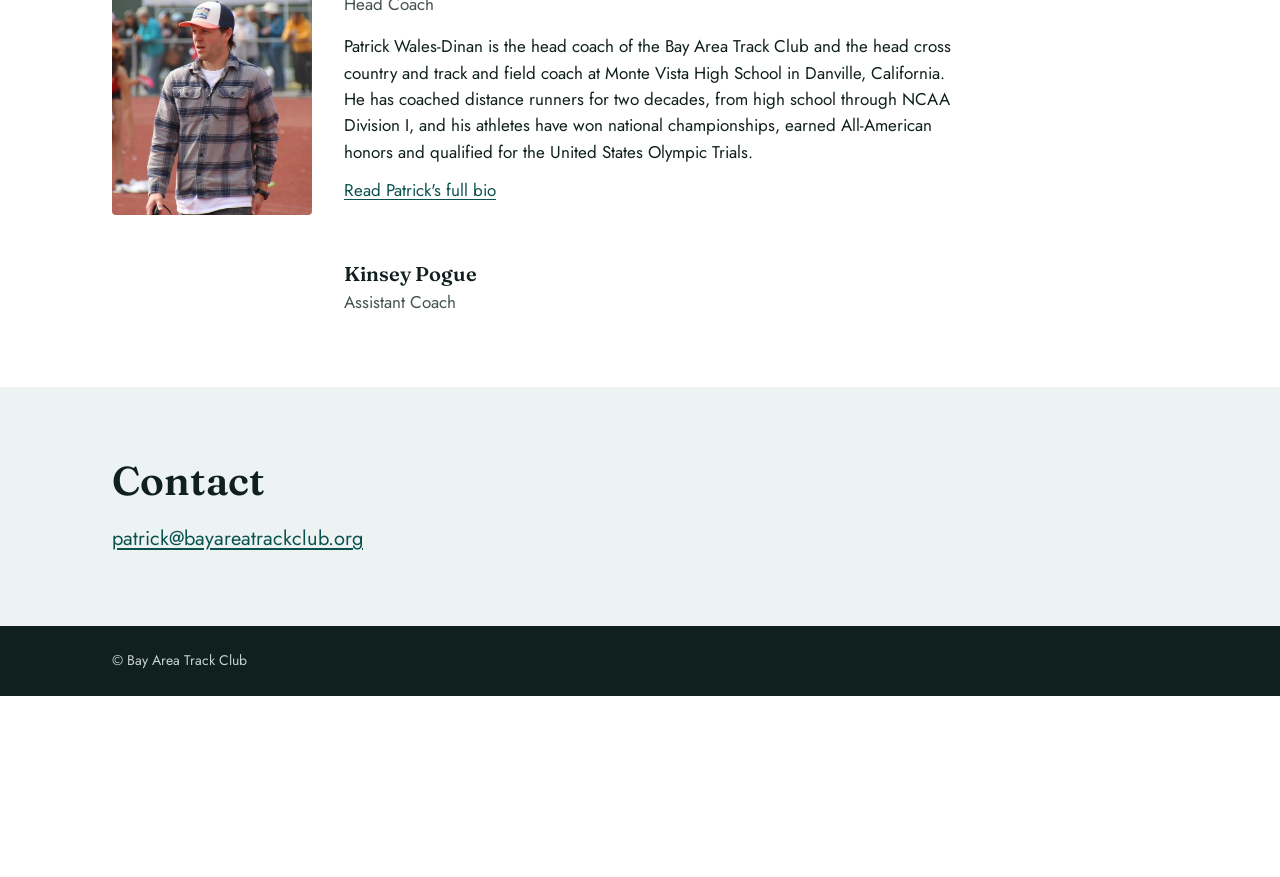
==== commit aa940328: "How to join: who checks are made out to Checks payable to Patrick Wales-Dinan with "Bay Area Track C" ====
--- a/index.html
+++ b/index.html
@@ -102,7 +102,7 @@
               <img src="[data-uri]" width="978" height="1863" alt="Venmo QR code for Patrick Wales-Dinan, @pwalesdi">
             </picture>
           </figure>
-          <p class="gap"><b class="gap-label">Gap</b> Who checks are made out to.</p>
+          <p>Make checks payable to Patrick Wales-Dinan, with "Bay Area Track Club" in the memo line. Checks made out to Bay Area Track Club are also accepted.</p>
         </li>
       </ol>
     </div>
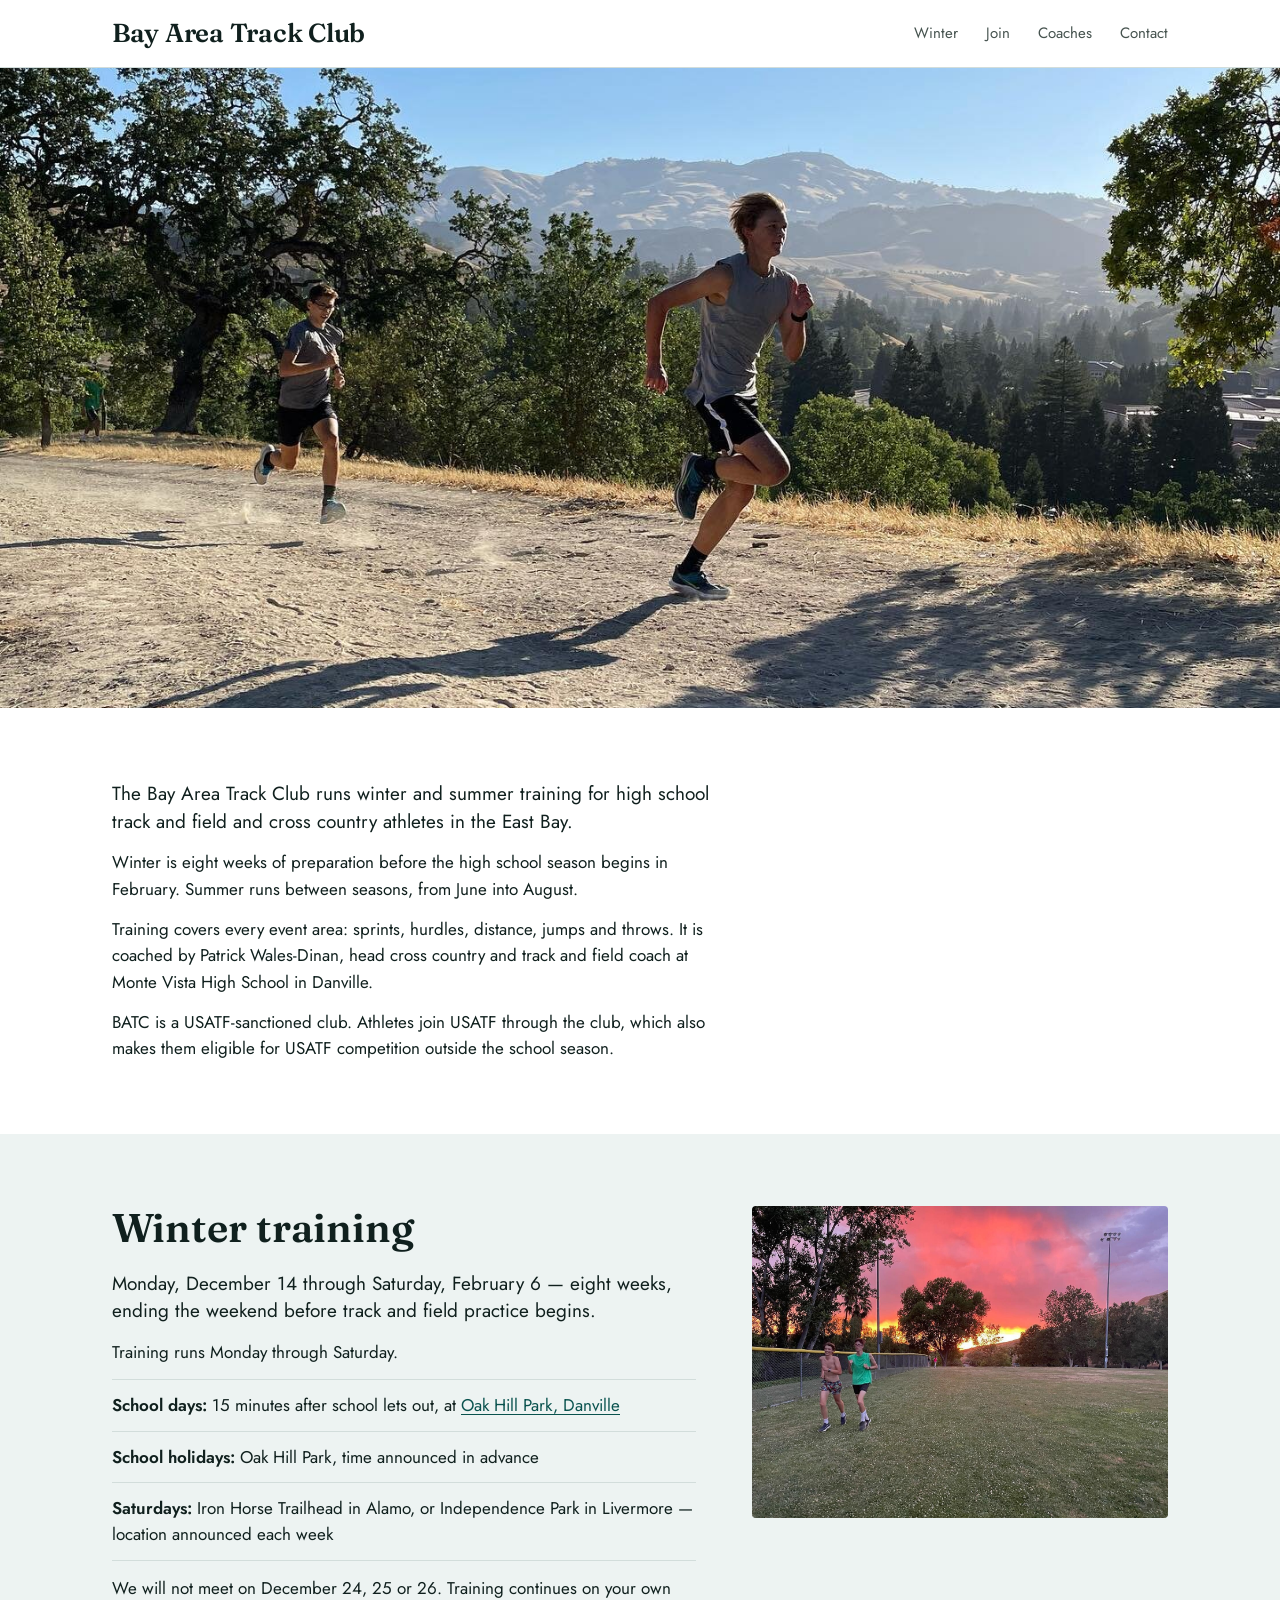
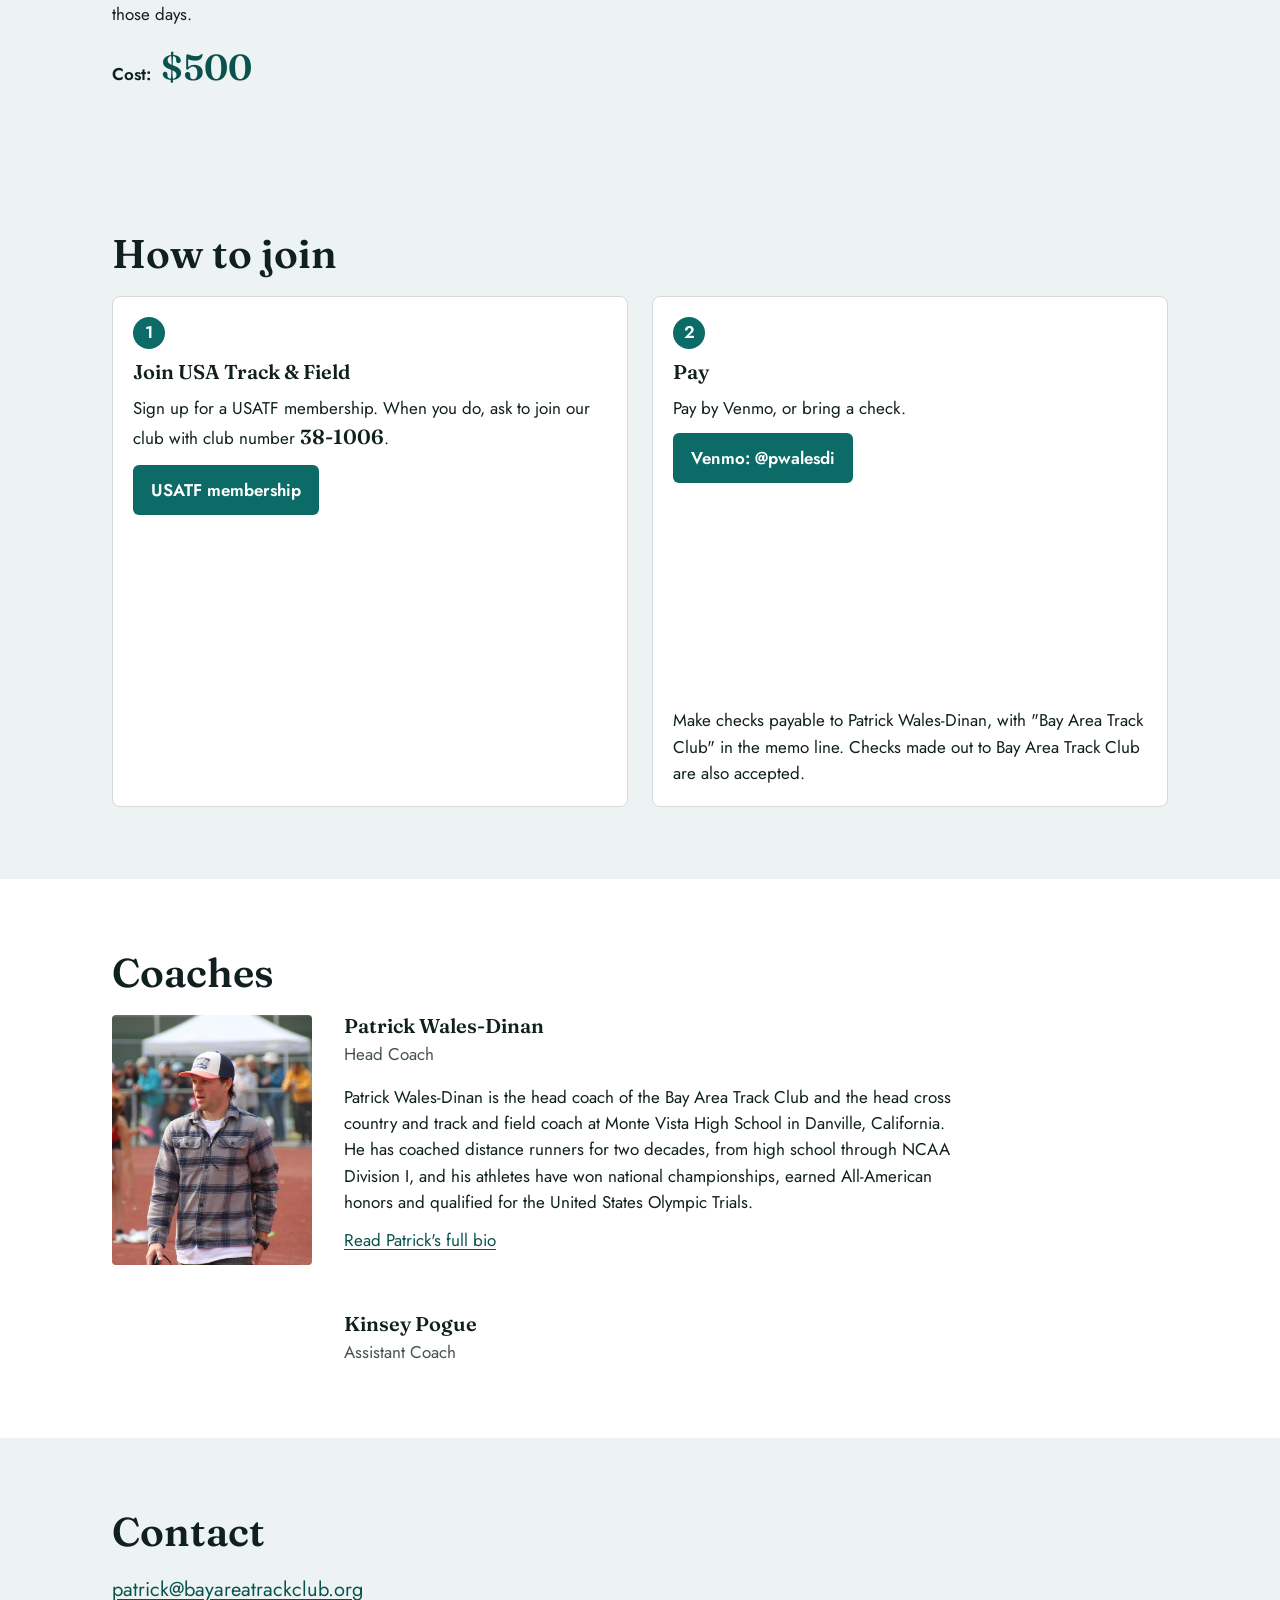
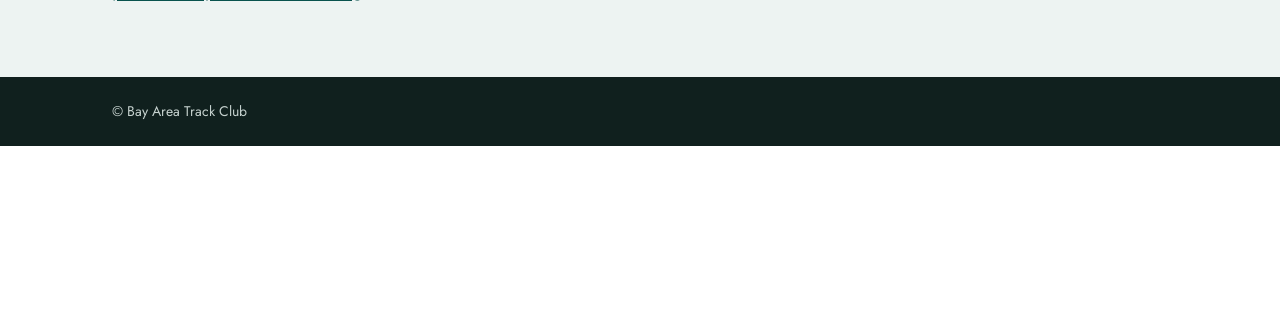
==== commit f4720198: "Park the Summer section until the 2027 dates exist - Summer section and its menu link commented out " ====
--- a/index.html
+++ b/index.html
@@ -19,7 +19,7 @@
     <h1 class="wordmark">Bay Area Track Club</h1>
     <nav class="nav" aria-label="Sections">
       <a href="/#winter">Winter</a>
-      <a href="/#summer">Summer</a>
+      <!-- <a href="/#summer">Summer</a> (parked with the Summer section) -->
       <a href="/#join">Join</a>
       <a href="/#coaches">Coaches</a>
       <a href="/#contact">Contact</a>
@@ -64,6 +64,7 @@
     </div>
   </section>
 
+  <!-- PARKED: the Summer section, hidden until the 2027 dates exist. To bring it back, see CLAUDE.md, "Summer section". Restoring means removing this comment wrapper and the one around the Summer menu link on every page.
   <section id="summer" class="section">
     <div class="wrap split">
       <div class="col-text">
@@ -81,6 +82,9 @@
       </div>
     </div>
   </section>
+  END PARKED Summer section -->
+
+
 
   <section id="join" class="section band">
     <div class="wrap">
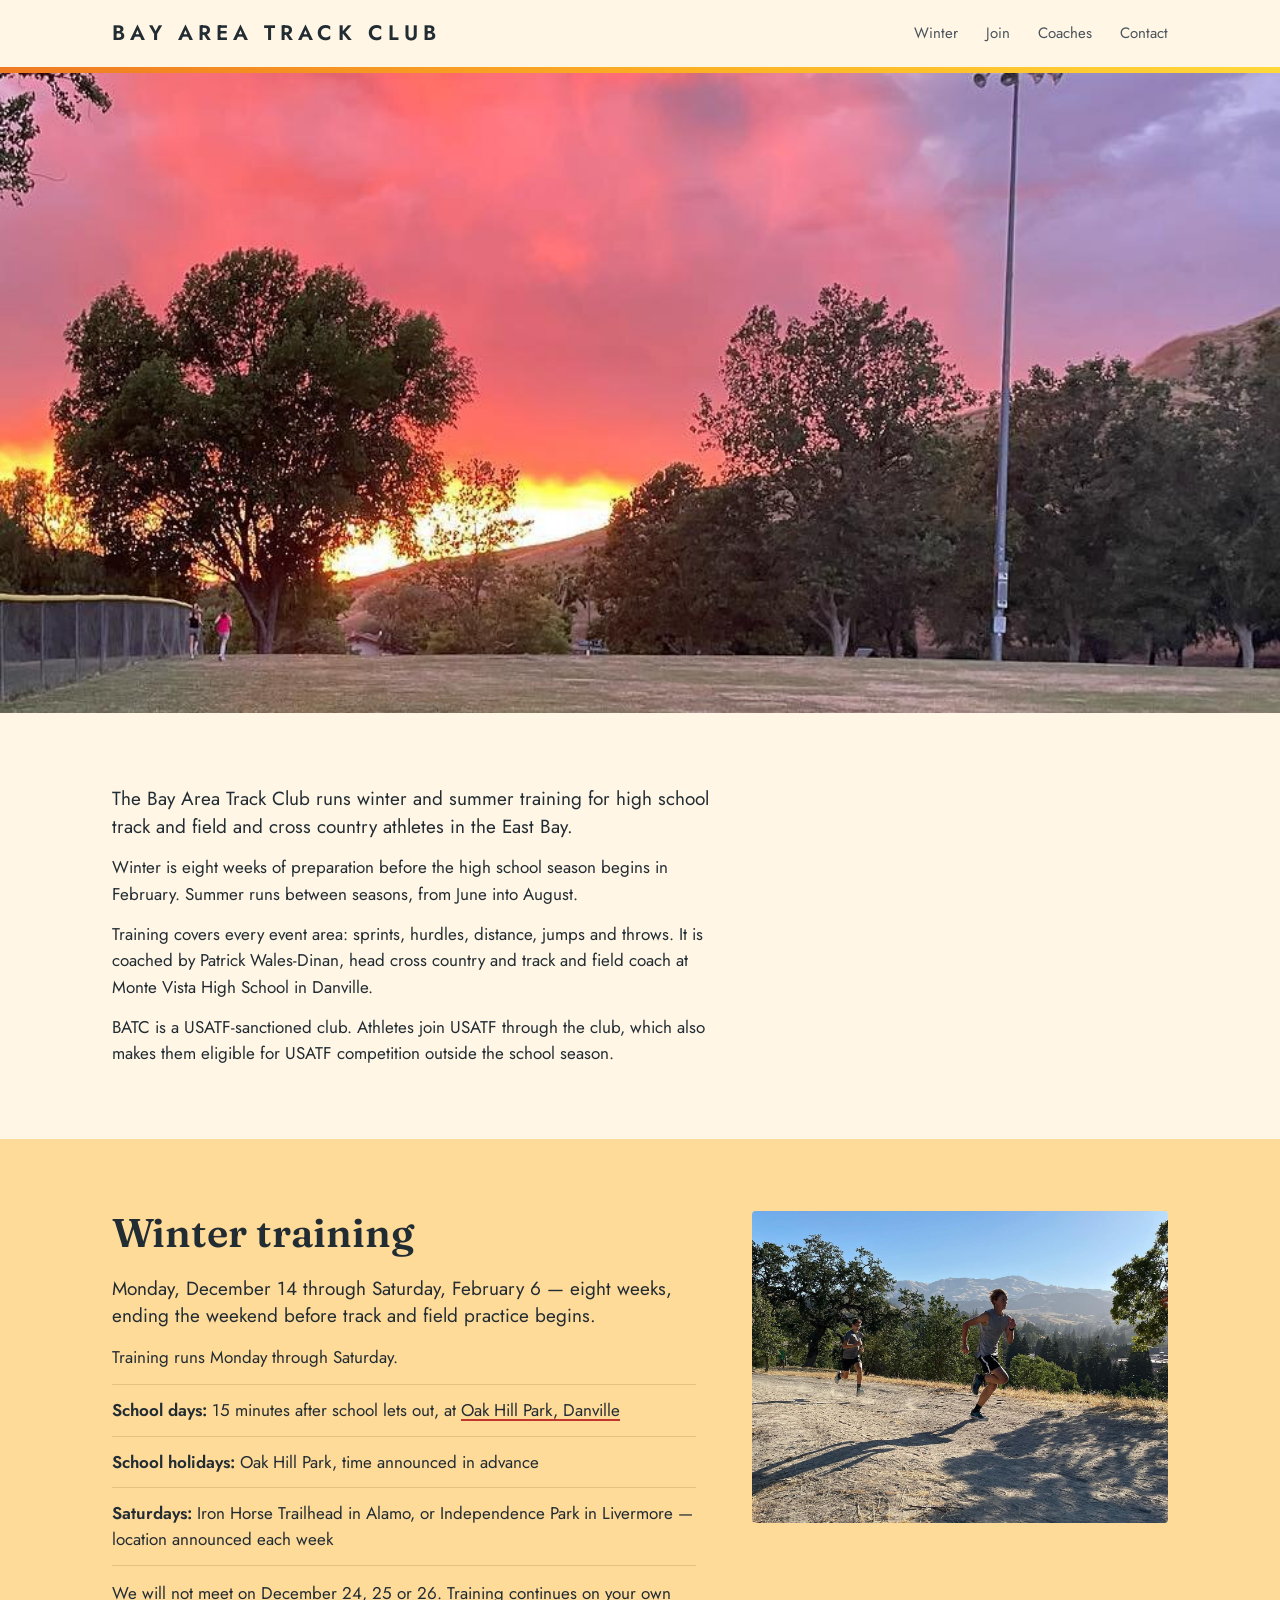
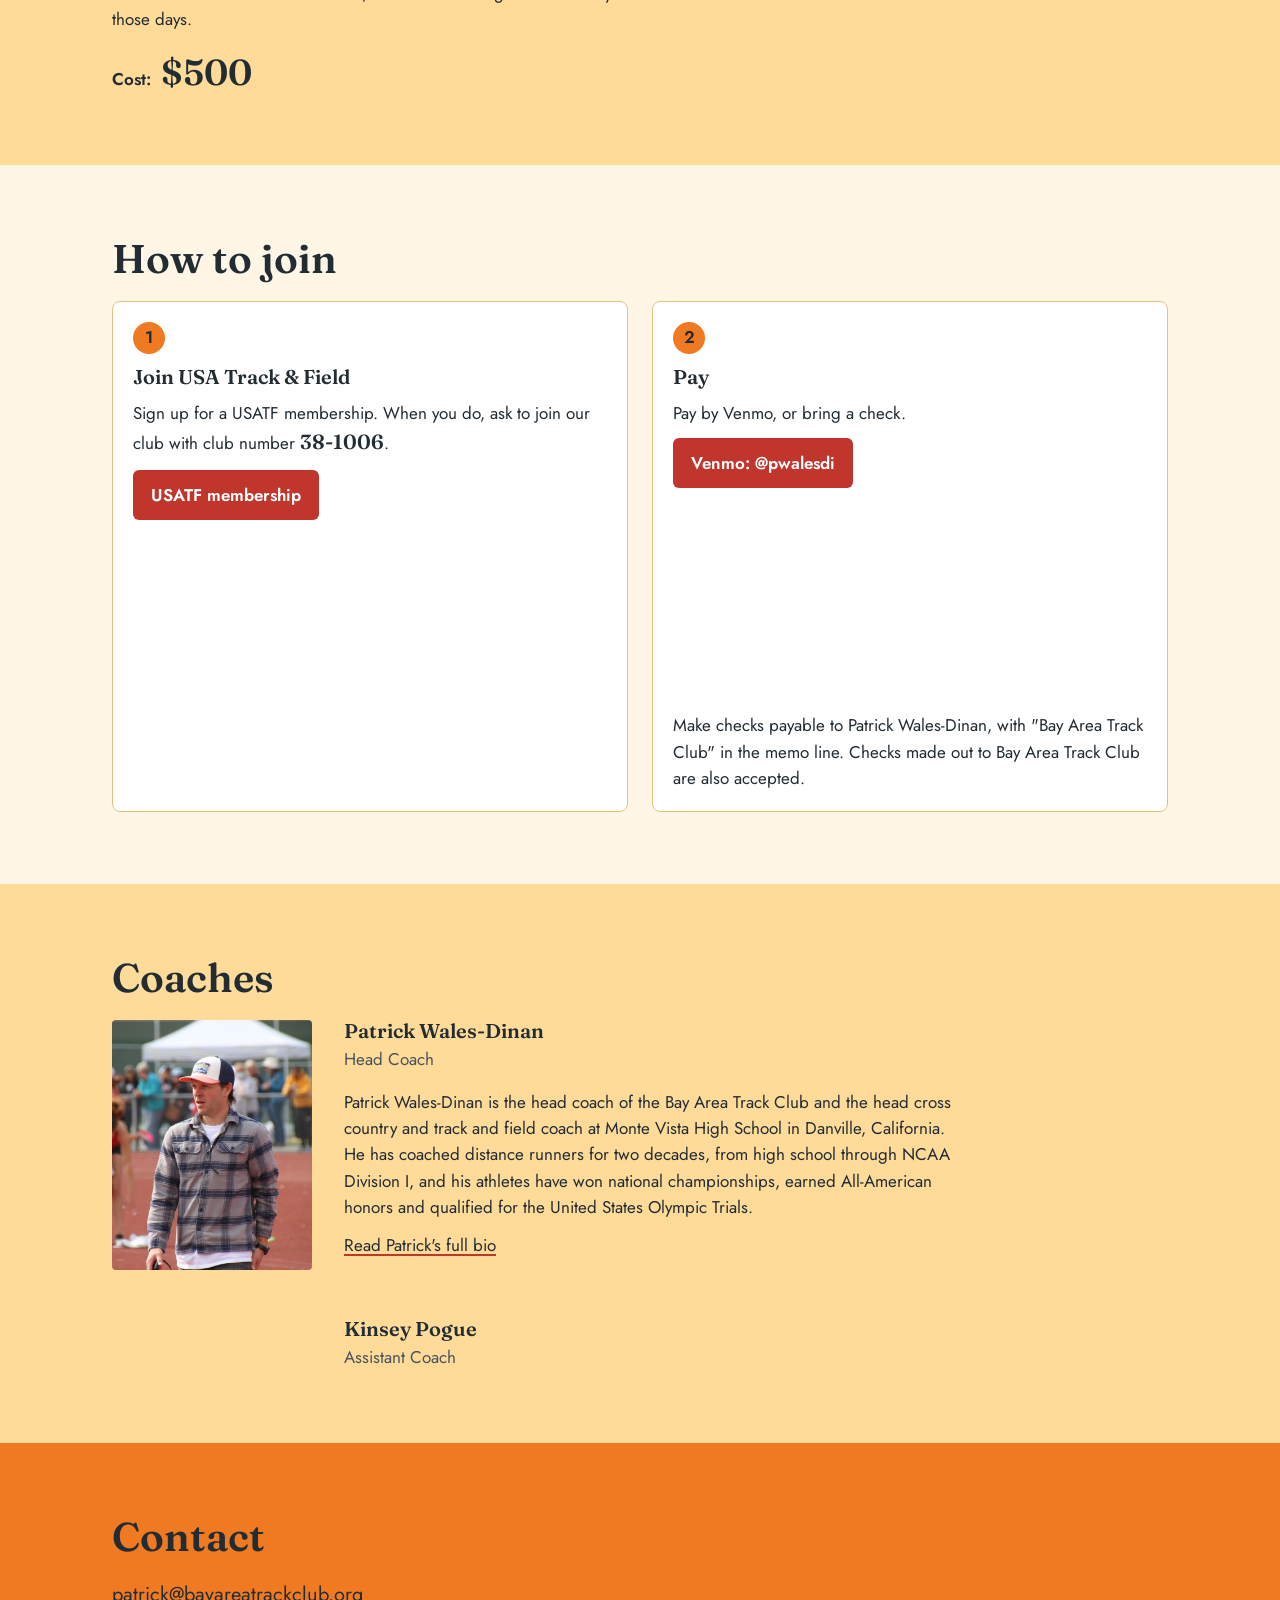
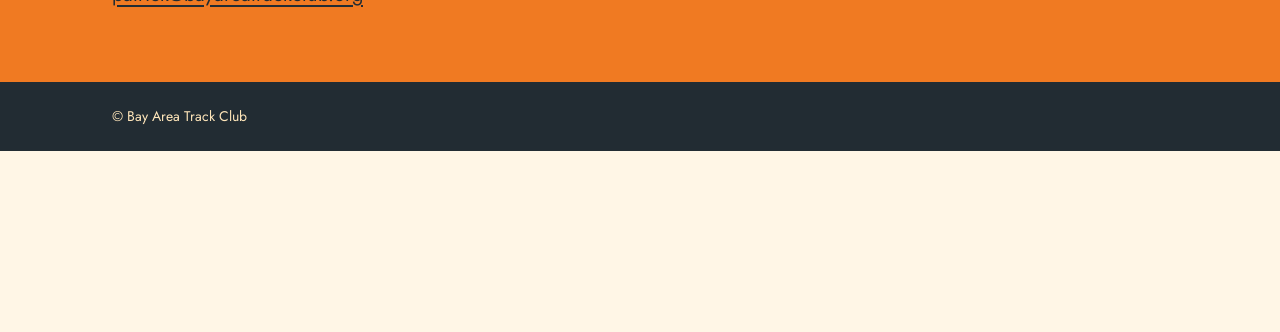
==== commit bc990928: "Sunset palette, wide wordmark, sunset hero Replaces the teal with a warm sunset palette taken from t" ====
--- a/index.html
+++ b/index.html
@@ -6,9 +6,20 @@
 <title>Bay Area Track Club</title>
 <meta name="description" content="Winter and summer training for high school athletes in Danville, California, coached by Patrick Wales-Dinan. When it runs, what it costs and how to join.">
 <link rel="canonical" href="https://bayareatrackclub.org/">
+<!-- Link previews. og:title, og:description and og:url repeat the title, description and canonical above; change them together. -->
+<meta property="og:title" content="Bay Area Track Club">
+<meta property="og:description" content="Winter and summer training for high school athletes in Danville, California, coached by Patrick Wales-Dinan. When it runs, what it costs and how to join.">
+<meta property="og:url" content="https://bayareatrackclub.org/">
+<meta property="og:image" content="https://bayareatrackclub.org/images/link-preview.jpg">
+<meta property="og:image:width" content="1200">
+<meta property="og:image:height" content="630">
+<meta property="og:image:alt" content="A pink and orange sunset over a grass field and trees, beside the words Bay Area Track Club">
+<meta name="twitter:card" content="summary_large_image">
+<meta name="twitter:image" content="https://bayareatrackclub.org/images/link-preview.jpg">
 <!-- No favicon, by the owner's decision. The empty icon stops browsers requesting /favicon.ico. -->
 <link rel="icon" href="data:,">
 <link rel="preload" href="/fonts/jost-latin-400-normal.woff2" as="font" type="font/woff2" crossorigin>
+<link rel="preload" href="/fonts/jost-latin-600-normal.woff2" as="font" type="font/woff2" crossorigin>
 <link rel="preload" href="/fonts/fraunces-latin-600-normal.woff2" as="font" type="font/woff2" crossorigin>
 <link rel="stylesheet" href="/style.css">
 </head>
@@ -30,7 +41,7 @@
 <main>
 
   <figure class="hero">
-    <img src="/images/2021-07-hillside-run.jpg" width="1440" height="1440" alt="Two runners on a dirt path along an oak-covered hillside, with hills behind them">
+    <img src="/images/2022-06-sunset-hero.jpg" width="976" height="732" alt="A pink and orange sunset sky over a grass field and trees, with two runners in the distance">
   </figure>
 
   <section id="about" class="section">
@@ -59,7 +70,7 @@
         <p class="cost"><b>Cost:</b> <span class="amount">$500</span></p>
       </div>
       <figure class="photo">
-        <img src="/images/2022-06-sunset-workout.jpg" width="1440" height="1080" loading="lazy" alt="Two runners crossing a grass field under a pink and orange sunset sky">
+        <img src="/images/2021-07-hillside-run.jpg" width="1440" height="1440" loading="lazy" alt="Two runners on a dirt path along an oak-covered hillside, with hills behind them">
       </figure>
     </div>
   </section>
@@ -86,7 +97,7 @@
 
 
 
-  <section id="join" class="section band">
+  <section id="join" class="section">
     <div class="wrap">
       <h2>How to join</h2>
       <ol class="steps">
@@ -112,7 +123,7 @@
     </div>
   </section>
 
-  <section id="coaches" class="section">
+  <section id="coaches" class="section band">
     <div class="wrap">
       <h2>Coaches</h2>
       <div class="coaches">
@@ -135,7 +146,7 @@
     </div>
   </section>
 
-  <section id="contact" class="section band">
+  <section id="contact" class="section band-deep">
     <div class="wrap">
       <h2>Contact</h2>
       <p class="contact-email"><a href="mailto:patrick@bayareatrackclub.org">patrick@bayareatrackclub.org</a></p>
--- a/style.css
+++ b/style.css
@@ -6,15 +6,21 @@
 @font-face{font-family:"Jost";src:url("/fonts/jost-latin-600-normal.woff2") format("woff2");font-weight:600;font-style:normal;font-display:swap}
 
 :root{
-  --paper:#ffffff;
-  --wash:#EDF3F2;
-  --line:#D2DDDB;
-  --ink:#10201E;
-  --ink-2:#46534F;
-  --accent:#0C6B66;
-  --accent-ink:#09524E;
+  /* Sunset palette, after the old site's banner: deep orange through amber to yellow, a strong red as the accent, dark slate for type.
+     Contrast ratios are in README.md, "Colours". */
+  --paper:#FFF6E6;       /* page ground */
+  --band:#FFDB9A;        /* light amber: alternate sections */
+  --sun-orange:#F07A22;  /* deep orange: the Contact band, step numbers */
+  --sun-amber:#FBB124;   /* amber */
+  --sun-yellow:#FFD83A;  /* yellow: a highlight only, never carries text */
+  --card:#ffffff;
+  --line:#E7C27E;
+  --ink:#222C33;         /* dark slate: all type */
+  --ink-2:#4A535B;       /* secondary slate; never on deep orange */
+  --accent:#C0362C;      /* red: buttons, link underlines, focus rings. Never on deep orange */
+  --accent-ink:#9E2B22;  /* red for text (link hover) */
   --on-accent:#ffffff;
-  --footer-ink:#C6D2CF;
+  --footer-ink:#FFE6BA;
 
   /* Draft markers. Nothing goes live while any are on the page. */
   --gap-bg:#FFF3BF;
@@ -23,7 +29,7 @@
   --confirm-bg:#F3EFFC;
   --confirm-line:#6A4DB8;
 
-  /* Fraunces for the wordmark, headings and figures; Jost for everything else. */
+  /* Jost, set wide in capitals, for the wordmark; Fraunces for headings and figures; Jost for everything else. */
   --display:"Fraunces",Georgia,"Times New Roman",serif;
   --text:"Jost",system-ui,-apple-system,"Segoe UI",Roboto,"Helvetica Neue",Arial,sans-serif;
   --mono:ui-monospace,"SFMono-Regular",Menlo,monospace;
@@ -40,8 +46,8 @@
 @media (prefers-reduced-motion:reduce){html{scroll-behavior:auto}}
 body{margin:0;background:var(--paper);color:var(--ink);font-family:var(--text);font-size:17px;line-height:1.55}
 img{display:block;max-width:100%;height:auto}
-a{color:var(--accent-ink);text-underline-offset:.15em}
-a:hover{color:var(--ink)}
+a{color:var(--ink);text-decoration-color:var(--accent);text-decoration-thickness:2px;text-underline-offset:.18em}
+a:hover{color:var(--accent-ink)}
 a:focus-visible{outline:2px solid var(--accent);outline-offset:2px;border-radius:2px}
 h1,h2,h3,h4{font-family:var(--display);font-weight:600;line-height:1.1;margin:0;text-wrap:balance}
 b,strong{font-weight:600}
@@ -50,28 +56,35 @@
 .wrap{max-width:var(--maxw);margin:0 auto;padding:0 var(--gutter)}
 
 /* Header */
-.site-header{border-bottom:1px solid var(--line)}
+.site-header{background:var(--paper)}
+/* The sunset stripe: yellow's one job is this highlight. */
+.site-header::after{content:"";display:block;height:6px;background:linear-gradient(90deg,var(--sun-orange),var(--sun-amber) 55%,var(--sun-yellow))}
 .header-inner{display:flex;flex-direction:column;gap:2px;padding-top:14px;padding-bottom:4px}
 /* The wordmark is the <h1> on the home page and a link home on other pages; it looks the same on both. */
-.wordmark{font-family:var(--display);font-weight:600;line-height:1.1;font-size:1.5rem;letter-spacing:-.01em}
+.wordmark{font-family:var(--text);font-weight:600;line-height:1.2;font-size:1.0625rem;letter-spacing:.24em;text-transform:uppercase;text-wrap:balance}
 .wordmark a{color:inherit;text-decoration:none}
 .nav{display:flex;flex-wrap:wrap;column-gap:20px}
 .nav a{display:inline-block;padding:10px 0;color:var(--ink-2);text-decoration:none;font-size:.9375rem}
-.nav a:hover{color:var(--accent-ink);text-decoration:underline}
+.nav a:hover{color:var(--ink);text-decoration:underline;text-decoration-color:var(--accent)}
 @media (min-width:760px){
   .header-inner{flex-direction:row;align-items:center;justify-content:space-between;padding-top:12px;padding-bottom:12px}
-  .wordmark{font-size:1.625rem}
+  .wordmark{font-size:1.3125rem}
   .nav{column-gap:28px}
 }
 
 /* Hero */
-/* The hero is square (1440 × 1440); these crops keep both runners and the ridge in frame. */
+/* The hero is 976 × 732 (4:3), cut from the sunset photo to the right of the two foreground runners. Phones show all of it; wider screens a 2:1 band through the glow and the trees. */
 .hero img{width:100%;aspect-ratio:4/3;object-fit:cover;object-position:50% 50%}
-@media (min-width:760px){.hero img{aspect-ratio:2/1;max-height:720px;object-position:50% 44%}}
+@media (min-width:760px){.hero img{aspect-ratio:2/1;max-height:720px;object-position:50% 46%}}
 
 /* Sections */
 .section{padding:44px 0}
-.band{background:var(--wash)}
+.band{background:var(--band)}
+/* Deep orange carries slate type only: no red and no secondary slate on it. */
+.band-deep{background:var(--sun-orange)}
+.band-deep a{text-decoration-color:currentColor}
+.band-deep a:hover{color:var(--ink);text-decoration-thickness:3px}
+.band-deep a:focus-visible{outline-color:var(--ink)}
 @media (min-width:760px){.section{padding:72px 0}}
 h2{font-size:2rem;margin-bottom:16px}
 h3{font-size:1.25rem}
@@ -90,14 +103,15 @@
 
 .cost{display:flex;align-items:baseline;gap:10px;padding-top:8px}
 .cost b{font-weight:600}
-.amount{font-family:var(--display);font-size:2.25rem;font-weight:600;line-height:1;color:var(--accent-ink)}
+.amount{font-family:var(--display);font-size:2.25rem;font-weight:600;line-height:1;color:var(--ink)}
 
-.photo img{width:100%;border-radius:4px}
+/* The Winter photo is square (1440 × 1440); shown 4:3, keeping both runners and the ridge. */
+.photo img{width:100%;aspect-ratio:4/3;object-fit:cover;object-position:50% 52%;border-radius:4px}
 
 /* How to join */
 .steps{list-style:none;padding:0;counter-reset:step;display:grid;gap:16px}
-.steps > li{counter-increment:step;background:var(--paper);border:1px solid var(--line);border-radius:8px;padding:20px}
-.steps > li::before{content:counter(step);display:flex;align-items:center;justify-content:center;width:32px;height:32px;border-radius:50%;background:var(--accent);color:var(--on-accent);font-weight:600;margin-bottom:12px}
+.steps > li{counter-increment:step;background:var(--card);border:1px solid var(--line);border-radius:8px;padding:20px}
+.steps > li::before{content:counter(step);display:flex;align-items:center;justify-content:center;width:32px;height:32px;border-radius:50%;background:var(--sun-orange);color:var(--ink);font-weight:600;margin-bottom:12px}
 .steps > li > * + *{margin-top:12px}
 @media (min-width:760px){.steps{grid-template-columns:1fr 1fr;gap:24px}}
 .club-no{font-family:var(--display);font-size:1.2em;white-space:nowrap}
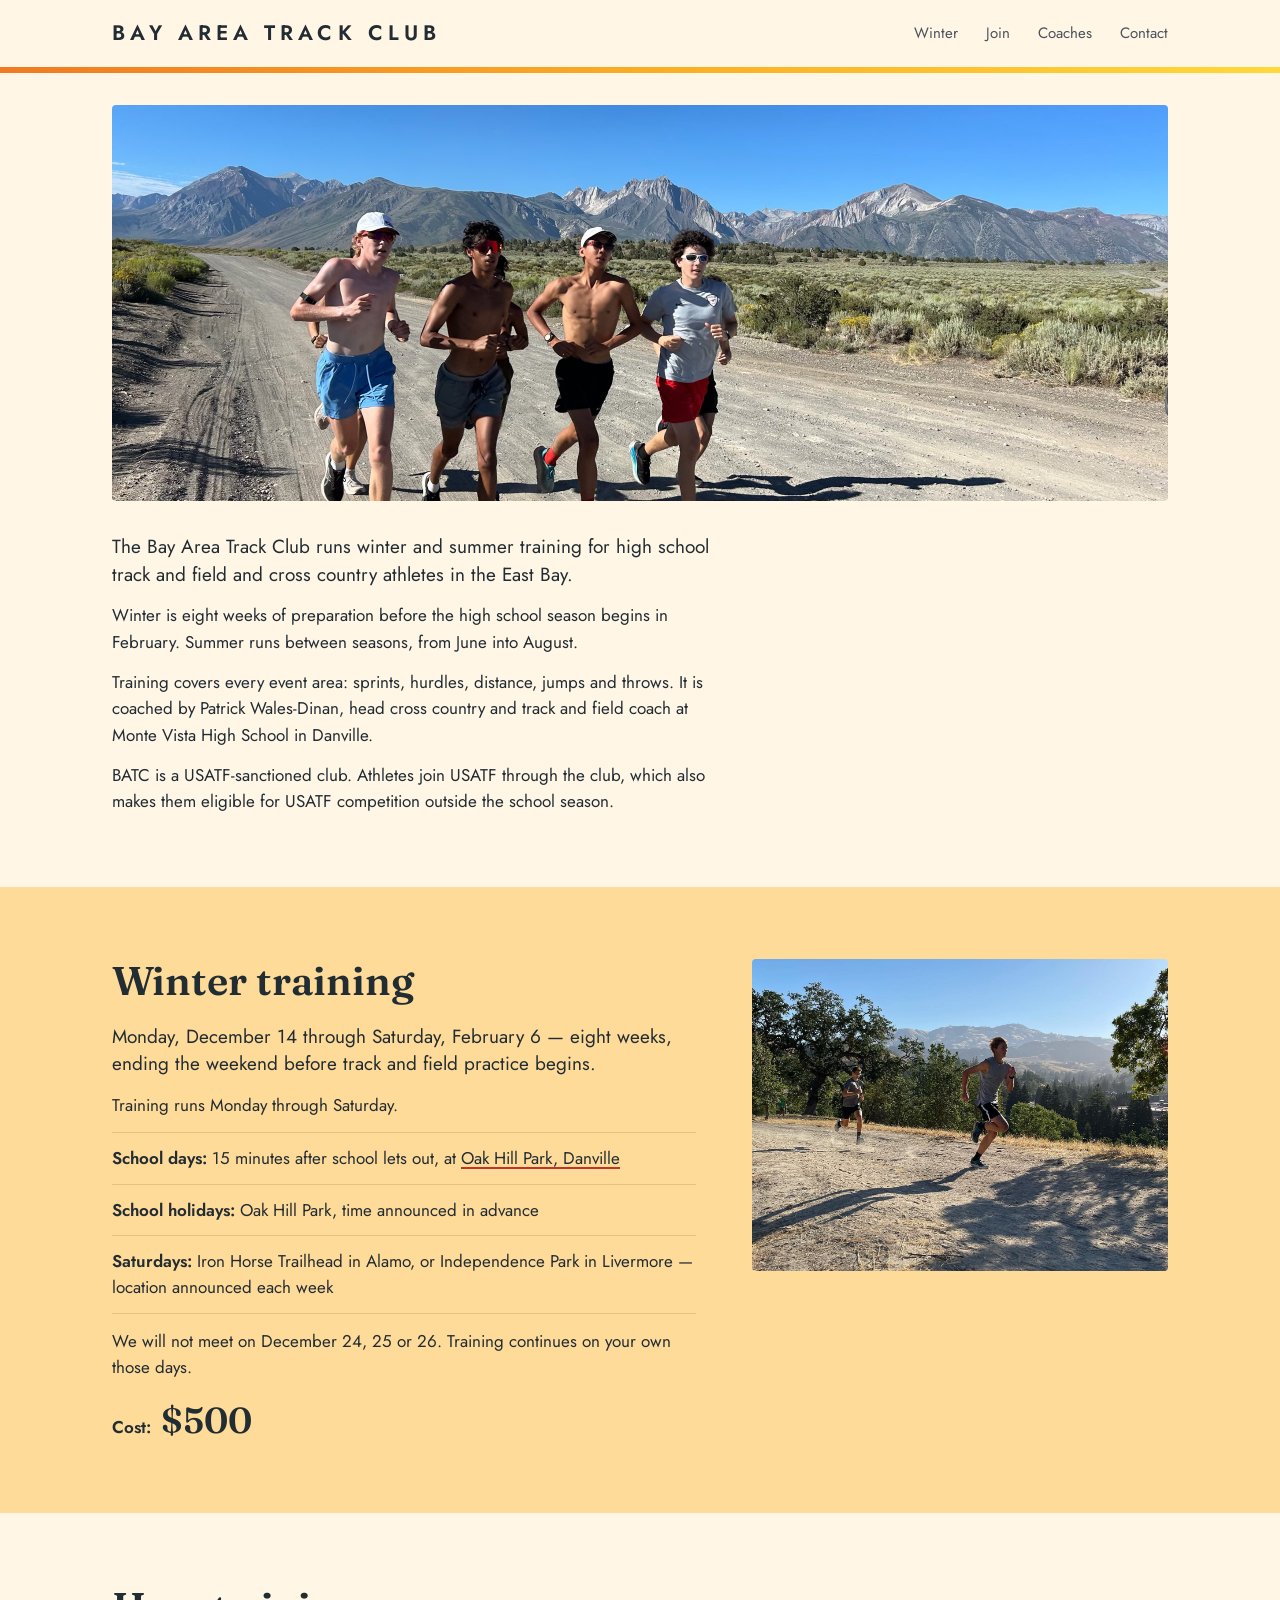
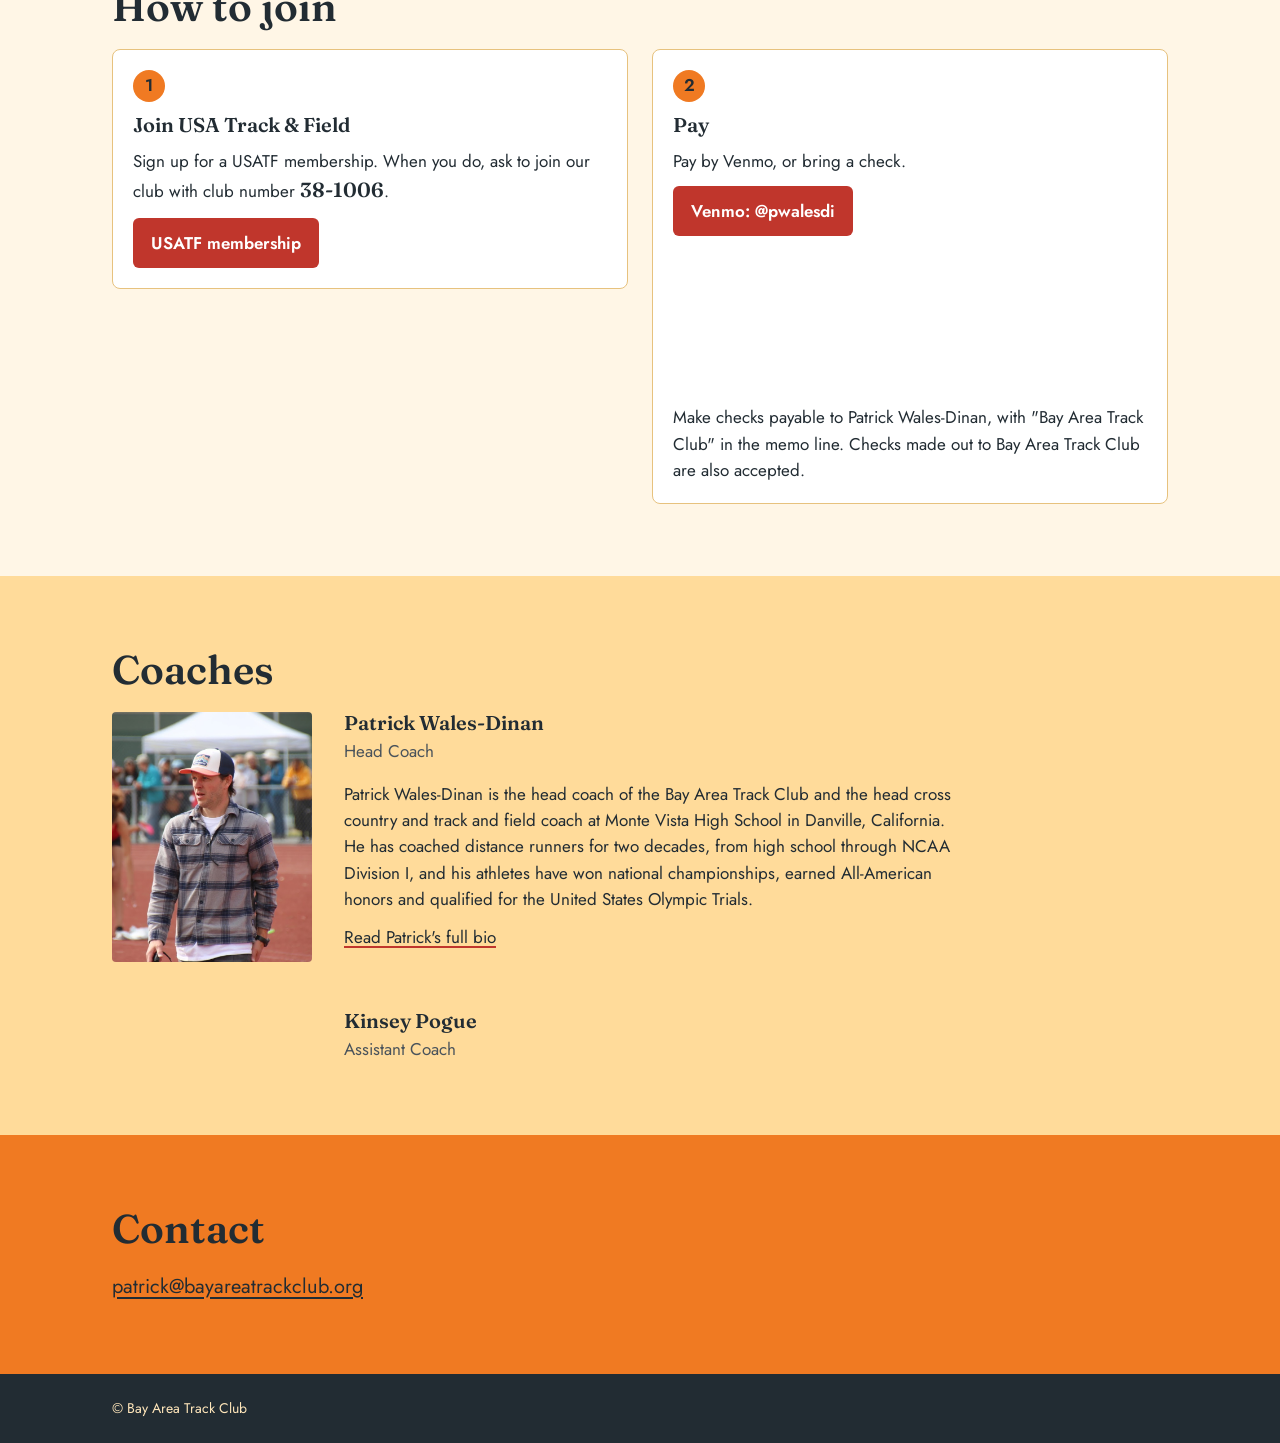
==== commit 4b63bcb6: "Sierra run hero, contained banner, wordmark link, QR crop - Hero: the Sierra run (July 2026, Mammoth" ====
--- a/index.html
+++ b/index.html
@@ -13,7 +13,7 @@
 <meta property="og:image" content="https://bayareatrackclub.org/images/link-preview.jpg">
 <meta property="og:image:width" content="1200">
 <meta property="og:image:height" content="630">
-<meta property="og:image:alt" content="A pink and orange sunset over a grass field and trees, beside the words Bay Area Track Club">
+<meta property="og:image:alt" content="A group of runners on a dirt road with the Sierra behind them, beside the words Bay Area Track Club">
 <meta name="twitter:card" content="summary_large_image">
 <meta name="twitter:image" content="https://bayareatrackclub.org/images/link-preview.jpg">
 <!-- No favicon, by the owner's decision. The empty icon stops browsers requesting /favicon.ico. -->
@@ -27,7 +27,7 @@
 
 <header class="site-header">
   <div class="wrap header-inner">
-    <h1 class="wordmark">Bay Area Track Club</h1>
+    <h1 class="wordmark"><a href="/">Bay Area Track Club</a></h1>
     <nav class="nav" aria-label="Sections">
       <a href="/#winter">Winter</a>
       <!-- <a href="/#summer">Summer</a> (parked with the Summer section) -->
@@ -40,8 +40,12 @@
 
 <main>
 
+  <!-- Phones get the tall crop; 760px and wider get the wide one, matching the hero breakpoint in style.css. Each screen downloads only its own file. -->
   <figure class="hero">
-    <img src="/images/2022-06-sunset-hero.jpg" width="976" height="732" alt="A pink and orange sunset sky over a grass field and trees, with two runners in the distance">
+    <picture>
+      <source media="(min-width:760px)" srcset="/images/2026-07-sierra-run-hero-wide.jpg" width="2112" height="792">
+      <img src="/images/2026-07-sierra-run-hero.jpg" width="1296" height="972" alt="A group of runners on a dirt road through sagebrush, with the Sierra behind them">
+    </picture>
   </figure>
 
   <section id="about" class="section">
@@ -110,11 +114,11 @@
           <h3>Pay</h3>
           <p>Pay by Venmo, or bring a check.</p>
           <p><a class="btn" href="https://venmo.com/u/pwalesdi">Venmo: @pwalesdi</a></p>
-          <!-- The QR shows only at 760px and wider. Phones match no <source> and get a 1-pixel inline GIF, so they never fetch the 670 KB PNG. -->
+          <!-- The QR shows only at 760px and wider. Phones match no <source> and get a 1-pixel inline GIF, so they never fetch the 324 KB PNG. -->
           <figure class="qr">
             <picture>
-              <source media="(min-width:760px)" srcset="/images/venmo-qr.png" width="978" height="1863">
-              <img src="[data-uri]" width="978" height="1863" alt="Venmo QR code for Patrick Wales-Dinan, @pwalesdi">
+              <source media="(min-width:760px)" srcset="/images/venmo-qr.png" width="659" height="659">
+              <img src="[data-uri]" width="659" height="659" alt="Venmo QR code for Patrick Wales-Dinan, @pwalesdi">
             </picture>
           </figure>
           <p>Make checks payable to Patrick Wales-Dinan, with "Bay Area Track Club" in the memo line. Checks made out to Bay Area Track Club are also accepted.</p>
--- a/style.css
+++ b/style.css
@@ -60,9 +60,10 @@
 /* The sunset stripe: yellow's one job is this highlight. */
 .site-header::after{content:"";display:block;height:6px;background:linear-gradient(90deg,var(--sun-orange),var(--sun-amber) 55%,var(--sun-yellow))}
 .header-inner{display:flex;flex-direction:column;gap:2px;padding-top:14px;padding-bottom:4px}
-/* The wordmark is the <h1> on the home page and a link home on other pages; it looks the same on both. */
+/* The wordmark links home on every page: inside the <h1> on the home page, a <p> elsewhere. It looks the same on both and underlines on hover, like other links. */
 .wordmark{font-family:var(--text);font-weight:600;line-height:1.2;font-size:1.0625rem;letter-spacing:.24em;text-transform:uppercase;text-wrap:balance}
 .wordmark a{color:inherit;text-decoration:none}
+.wordmark a:hover{text-decoration:underline;text-decoration-color:var(--accent);text-decoration-thickness:2px;text-underline-offset:.3em}
 .nav{display:flex;flex-wrap:wrap;column-gap:20px}
 .nav a{display:inline-block;padding:10px 0;color:var(--ink-2);text-decoration:none;font-size:.9375rem}
 .nav a:hover{color:var(--ink);text-decoration:underline;text-decoration-color:var(--accent)}
@@ -73,9 +74,16 @@
 }
 
 /* Hero */
-/* The hero is 976 × 732 (4:3), cut from the sunset photo to the right of the two foreground runners. Phones show all of it; wider screens a 2:1 band through the glow and the trees. */
+/* Phones: the tall crop (1296 × 972), full width, shown whole at 4:3.
+   From 760px, index.html's <picture> swaps in the wide crop (2112 × 792, 8:3). It sits in the text column as a banner, with cream either side,
+   at the crop's own shape, and is never taller than half the window, so the opening text shows without scrolling. */
+.hero picture{display:block}
 .hero img{width:100%;aspect-ratio:4/3;object-fit:cover;object-position:50% 50%}
-@media (min-width:760px){.hero img{aspect-ratio:2/1;max-height:720px;object-position:50% 46%}}
+@media (min-width:760px){
+  .hero{max-width:var(--maxw);margin:32px auto 0;padding:0 var(--gutter)}
+  .hero img{aspect-ratio:8/3;max-height:max(240px,50vh);border-radius:4px} /* when the cap bites, the crop loses sky and shin equally */
+  .hero + .section{padding-top:32px} /* the opening text: 32px under the banner, matching the space above it */
+}
 
 /* Sections */
 .section{padding:44px 0}
@@ -113,13 +121,16 @@
 .steps > li{counter-increment:step;background:var(--card);border:1px solid var(--line);border-radius:8px;padding:20px}
 .steps > li::before{content:counter(step);display:flex;align-items:center;justify-content:center;width:32px;height:32px;border-radius:50%;background:var(--sun-orange);color:var(--ink);font-weight:600;margin-bottom:12px}
 .steps > li > * + *{margin-top:12px}
-@media (min-width:760px){.steps{grid-template-columns:1fr 1fr;gap:24px}}
+/* Side by side from 760px, each card its own height: Pay holds the QR and the checks wording, so it runs about twice as tall as Join, and stretching Join to match would leave it half empty. */
+@media (min-width:760px){.steps{grid-template-columns:1fr 1fr;gap:24px;align-items:start}}
 .club-no{font-family:var(--display);font-size:1.2em;white-space:nowrap}
 .btn{display:inline-block;background:var(--accent);color:var(--on-accent);text-decoration:none;font-weight:600;padding:12px 18px;border-radius:6px}
 .btn:hover{background:var(--accent-ink);color:var(--on-accent)}
 /* A QR code is no use on the phone showing it, so it appears only on wider screens. index.html's <picture> keeps phones from fetching it. */
 .qr{display:none}
-@media (min-width:760px){.qr{display:block}.qr img{width:200px}}
+/* 144px: the code itself is about 122px, roughly 2.5cm on a high-density laptop screen and 3cm on a standard monitor, enough for a phone camera.
+   The image's white margin is the code's required quiet zone (4 of its 53 modules, 11px); the negative margin lines the code itself up with the text. */
+@media (min-width:760px){.qr{display:block}.qr img{width:144px;margin-left:-11px}}
 
 /* Coaches: one row per coach, photo then text; side by side from 760px */
 .coaches{display:grid;gap:48px}
